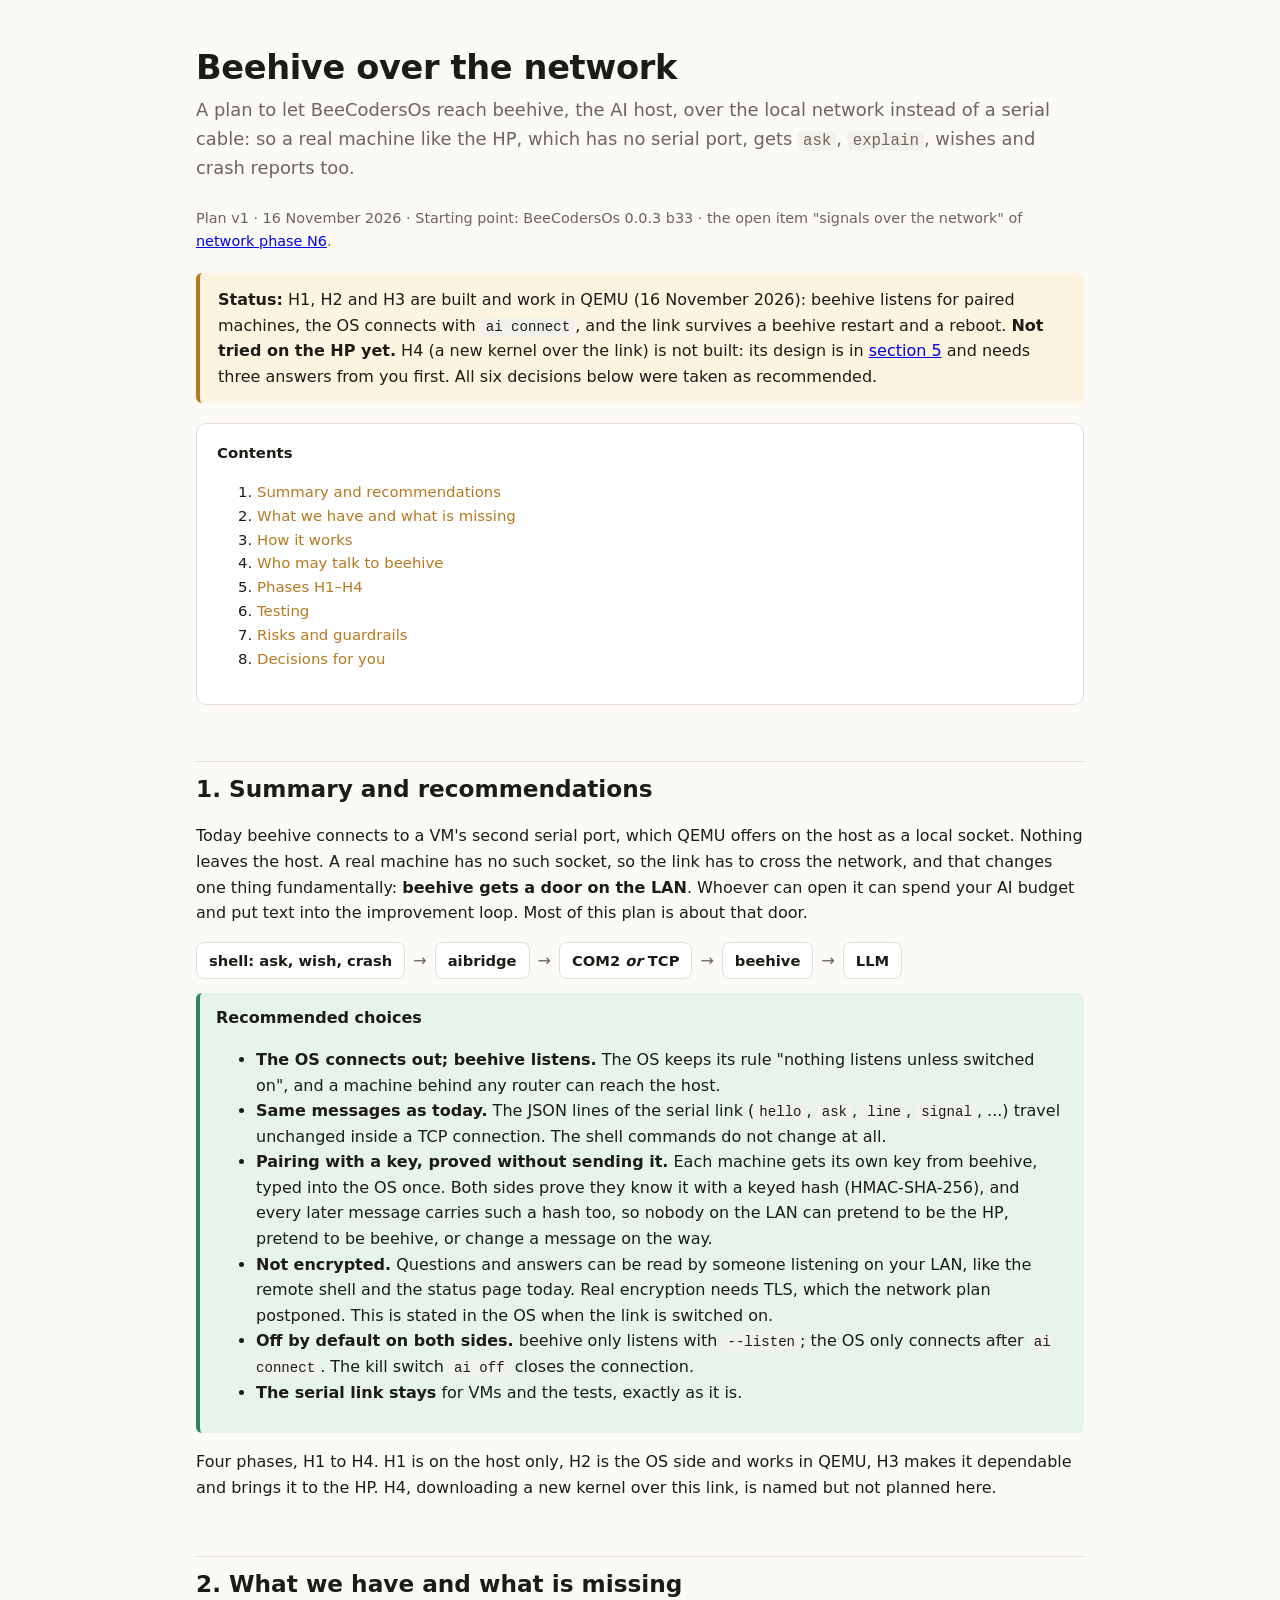
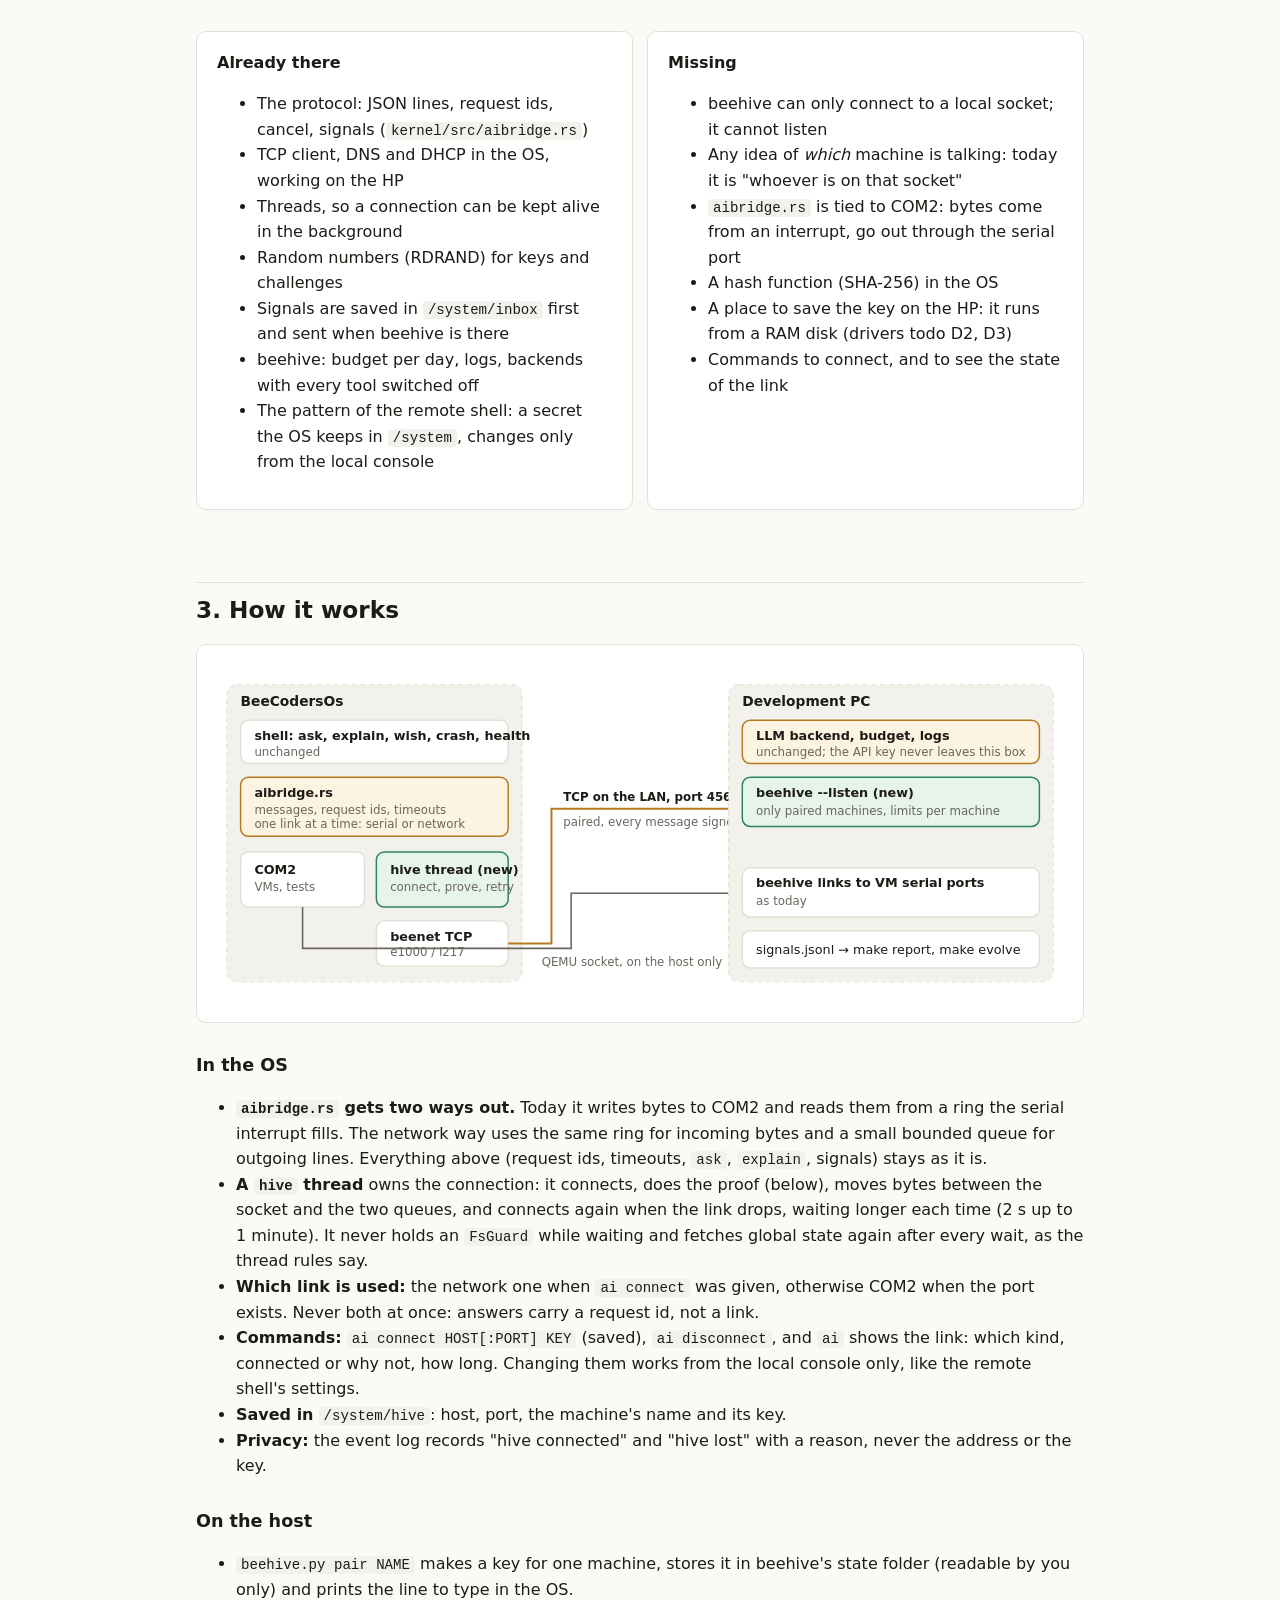
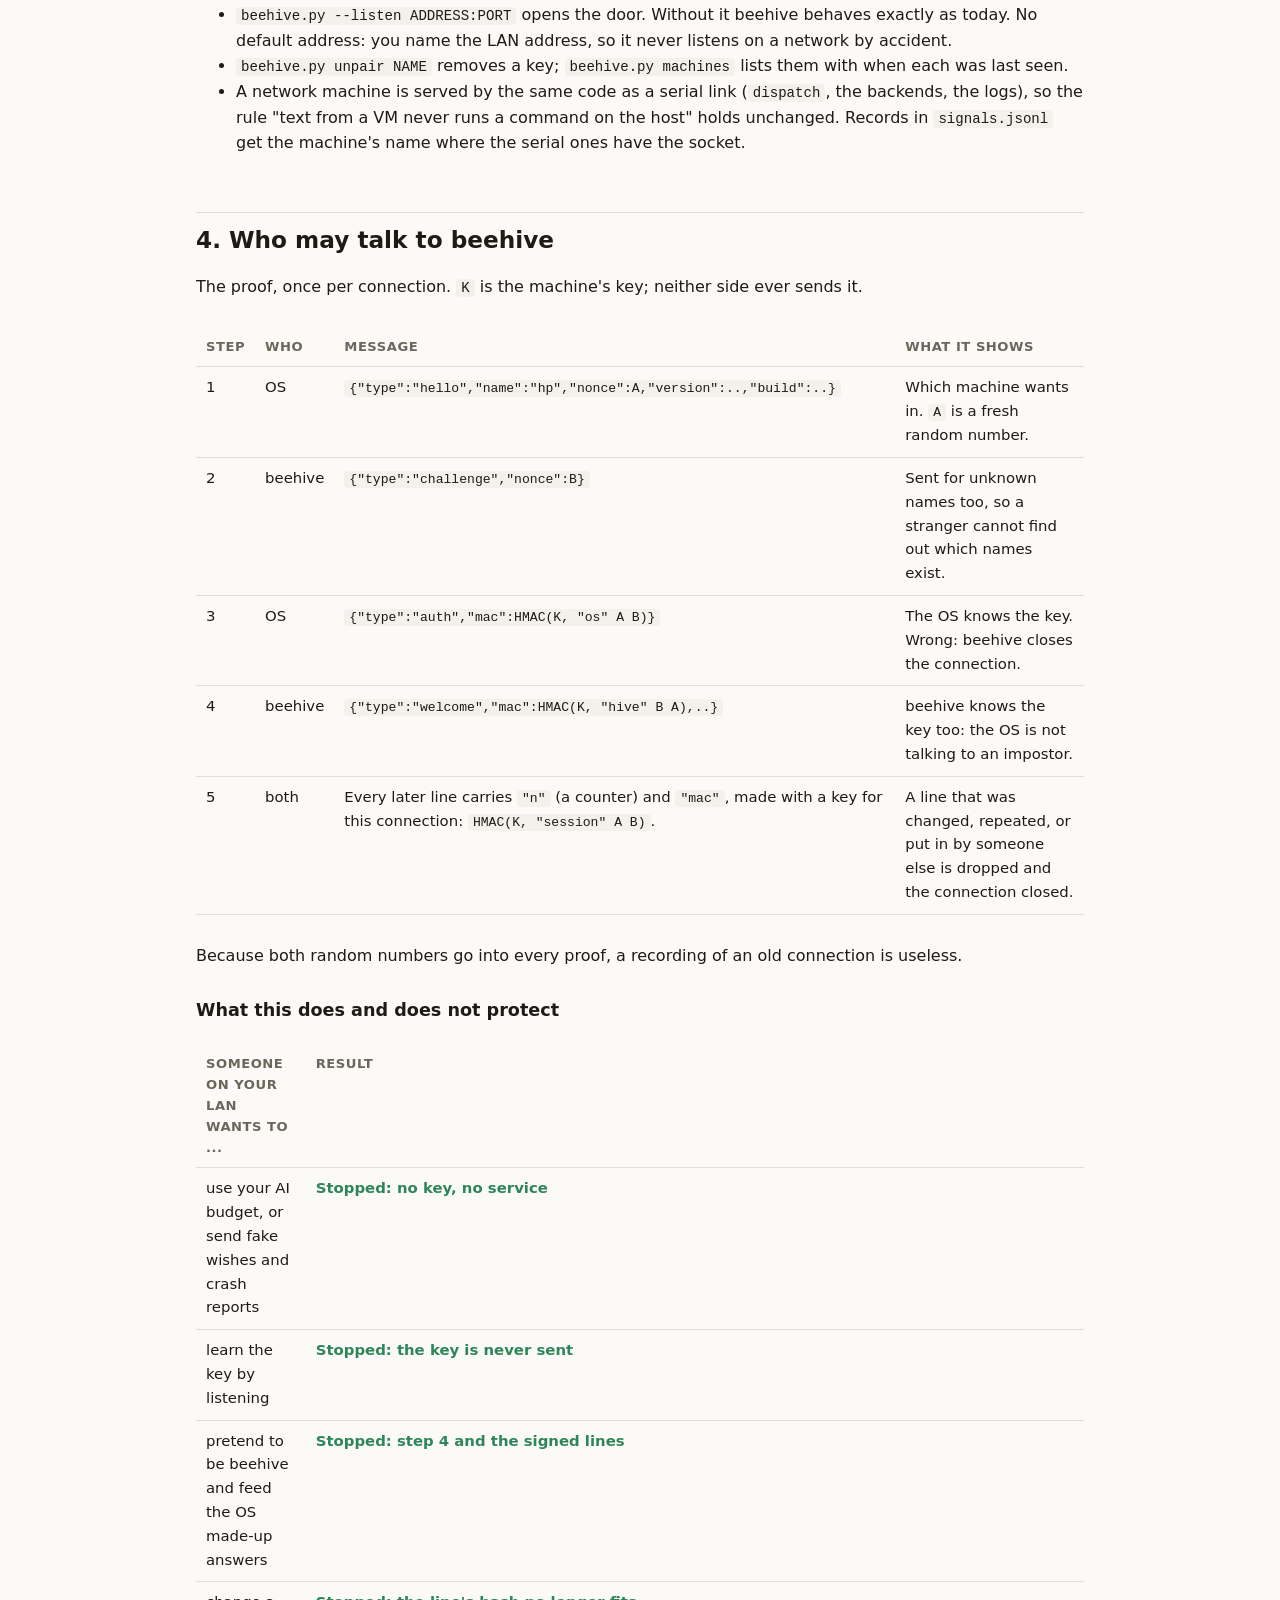
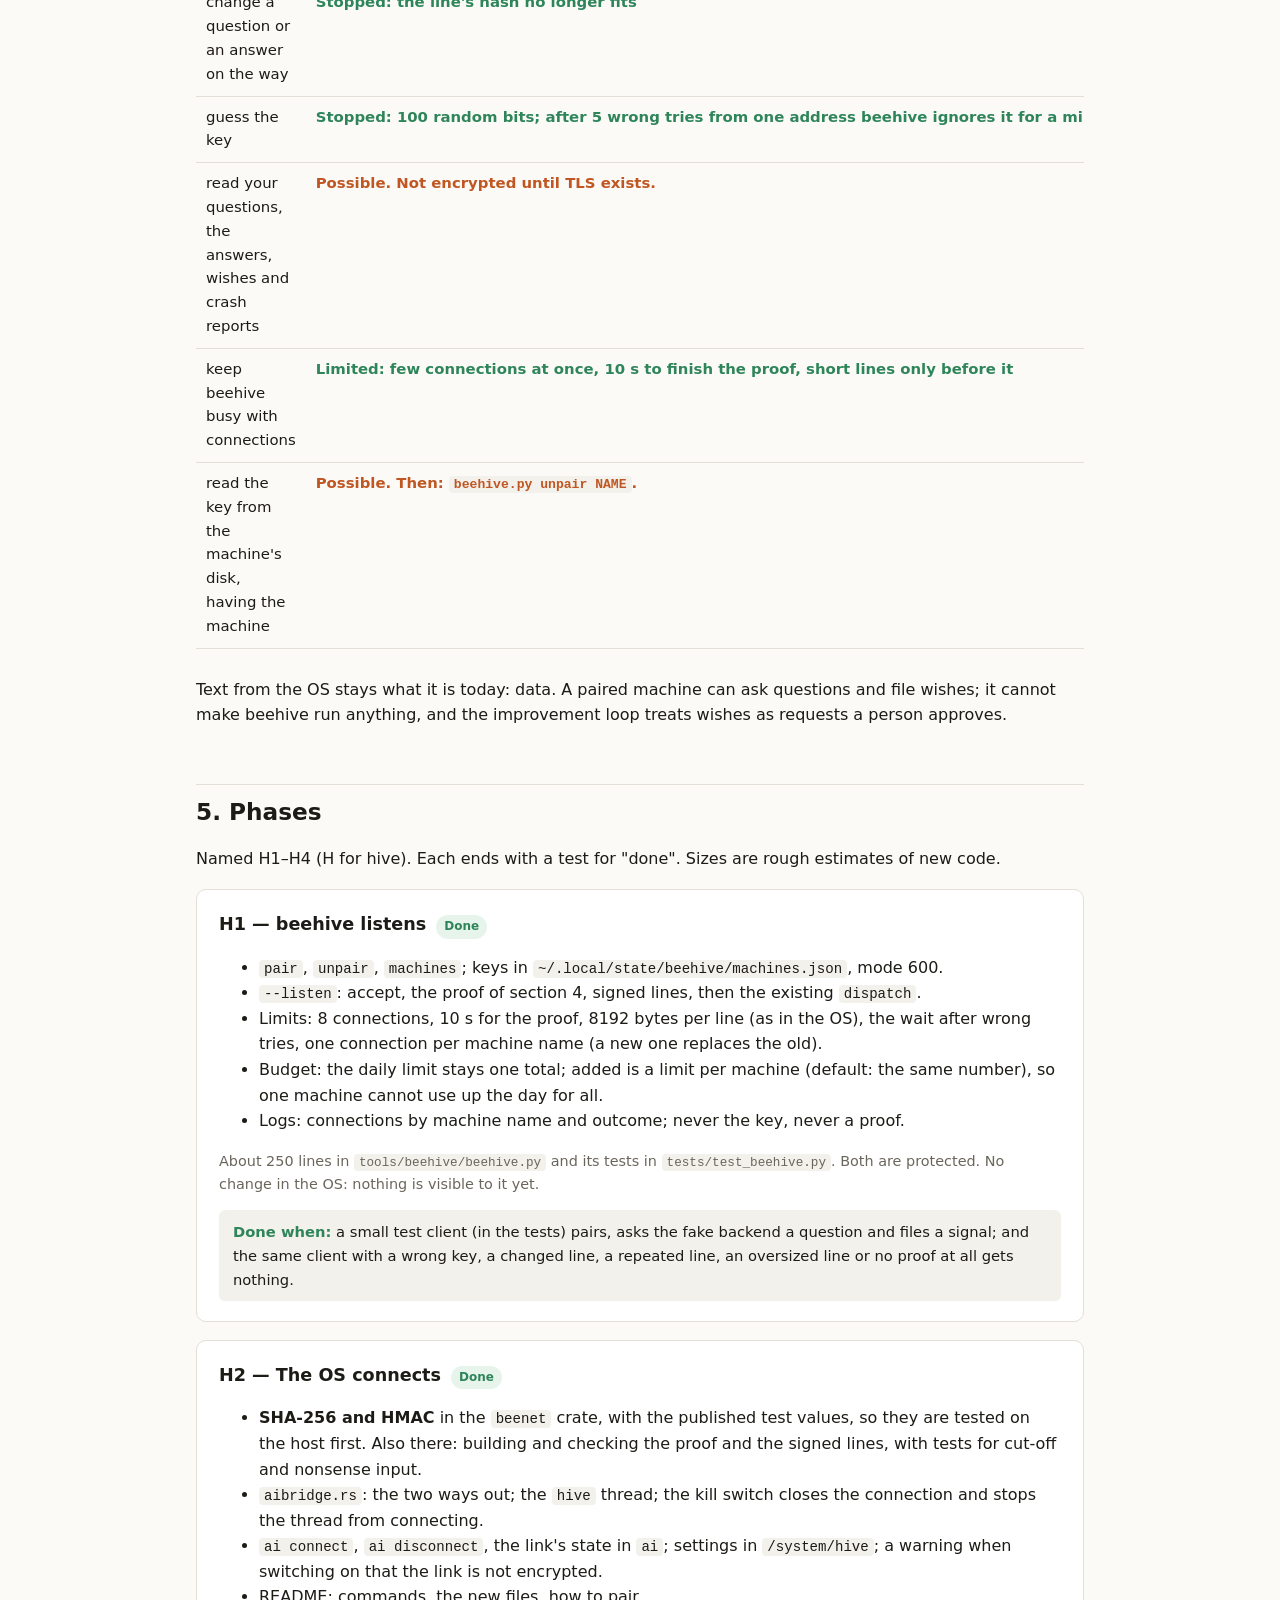
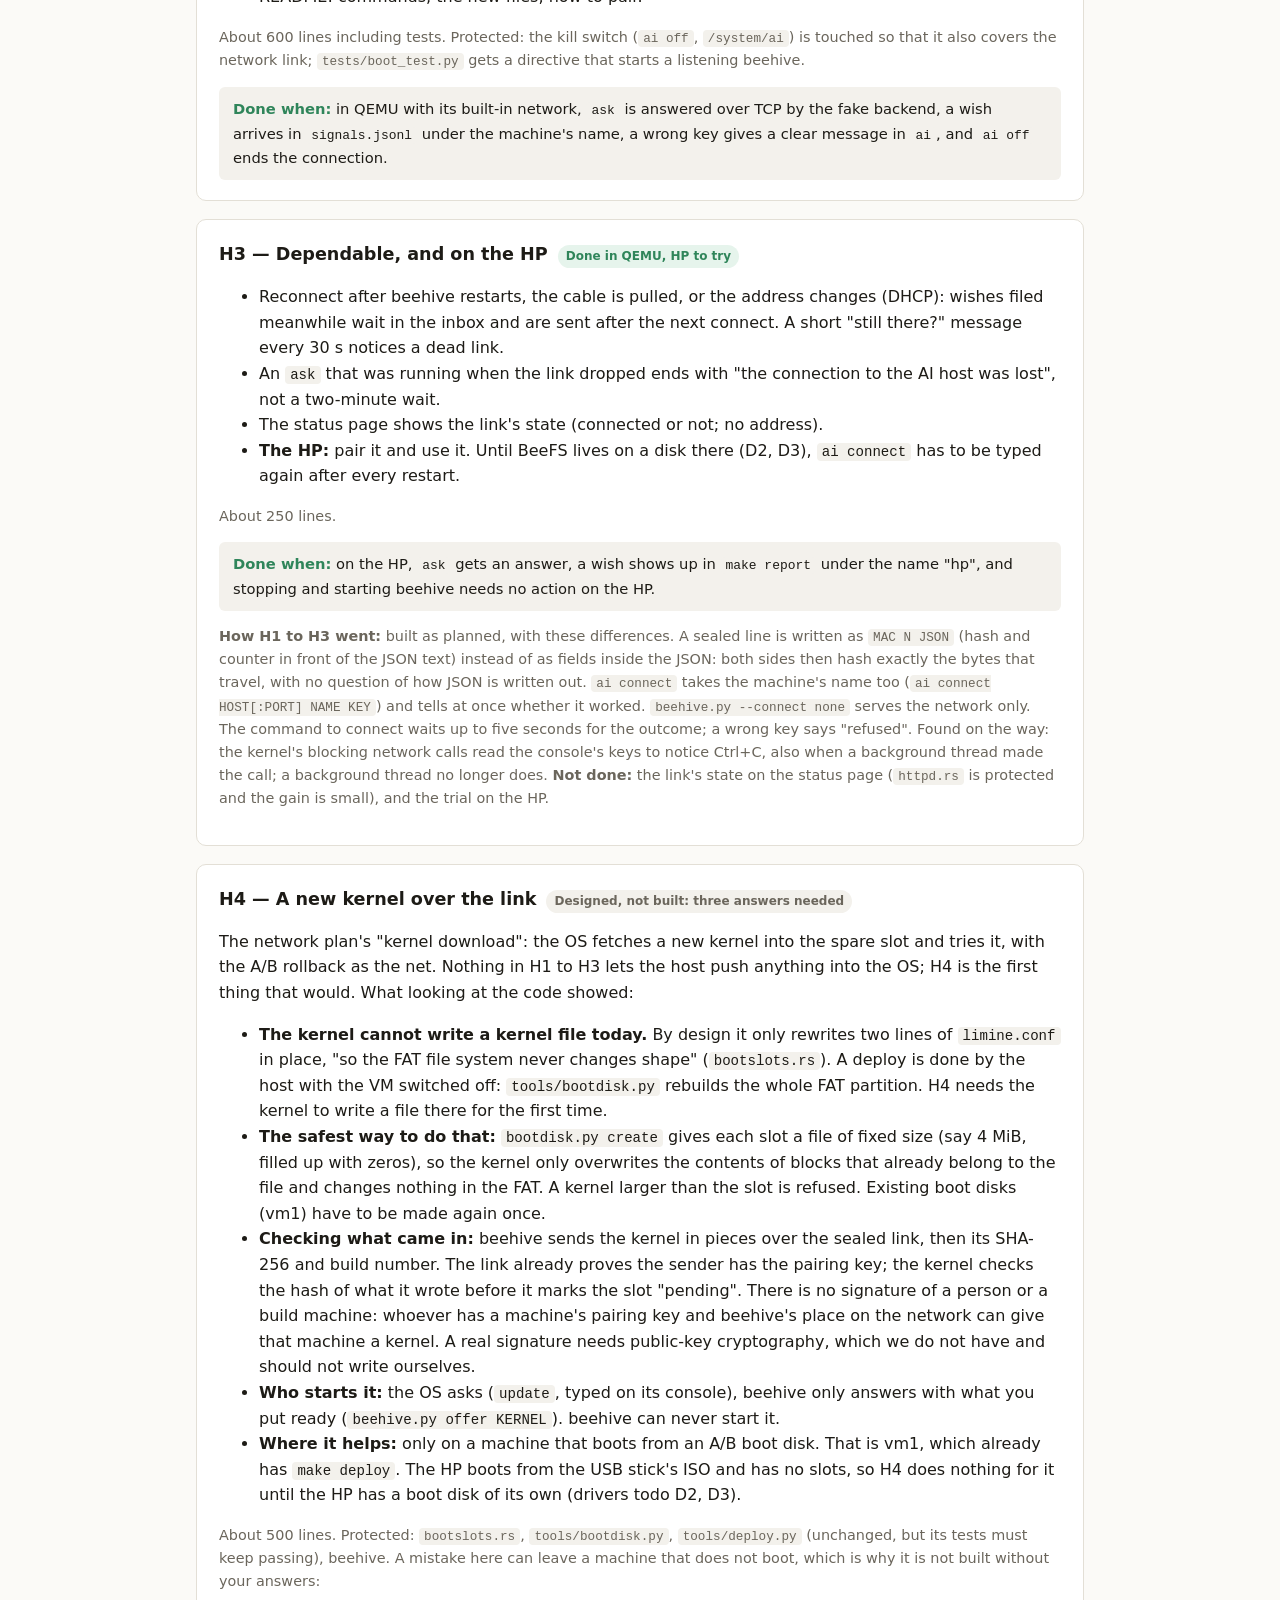
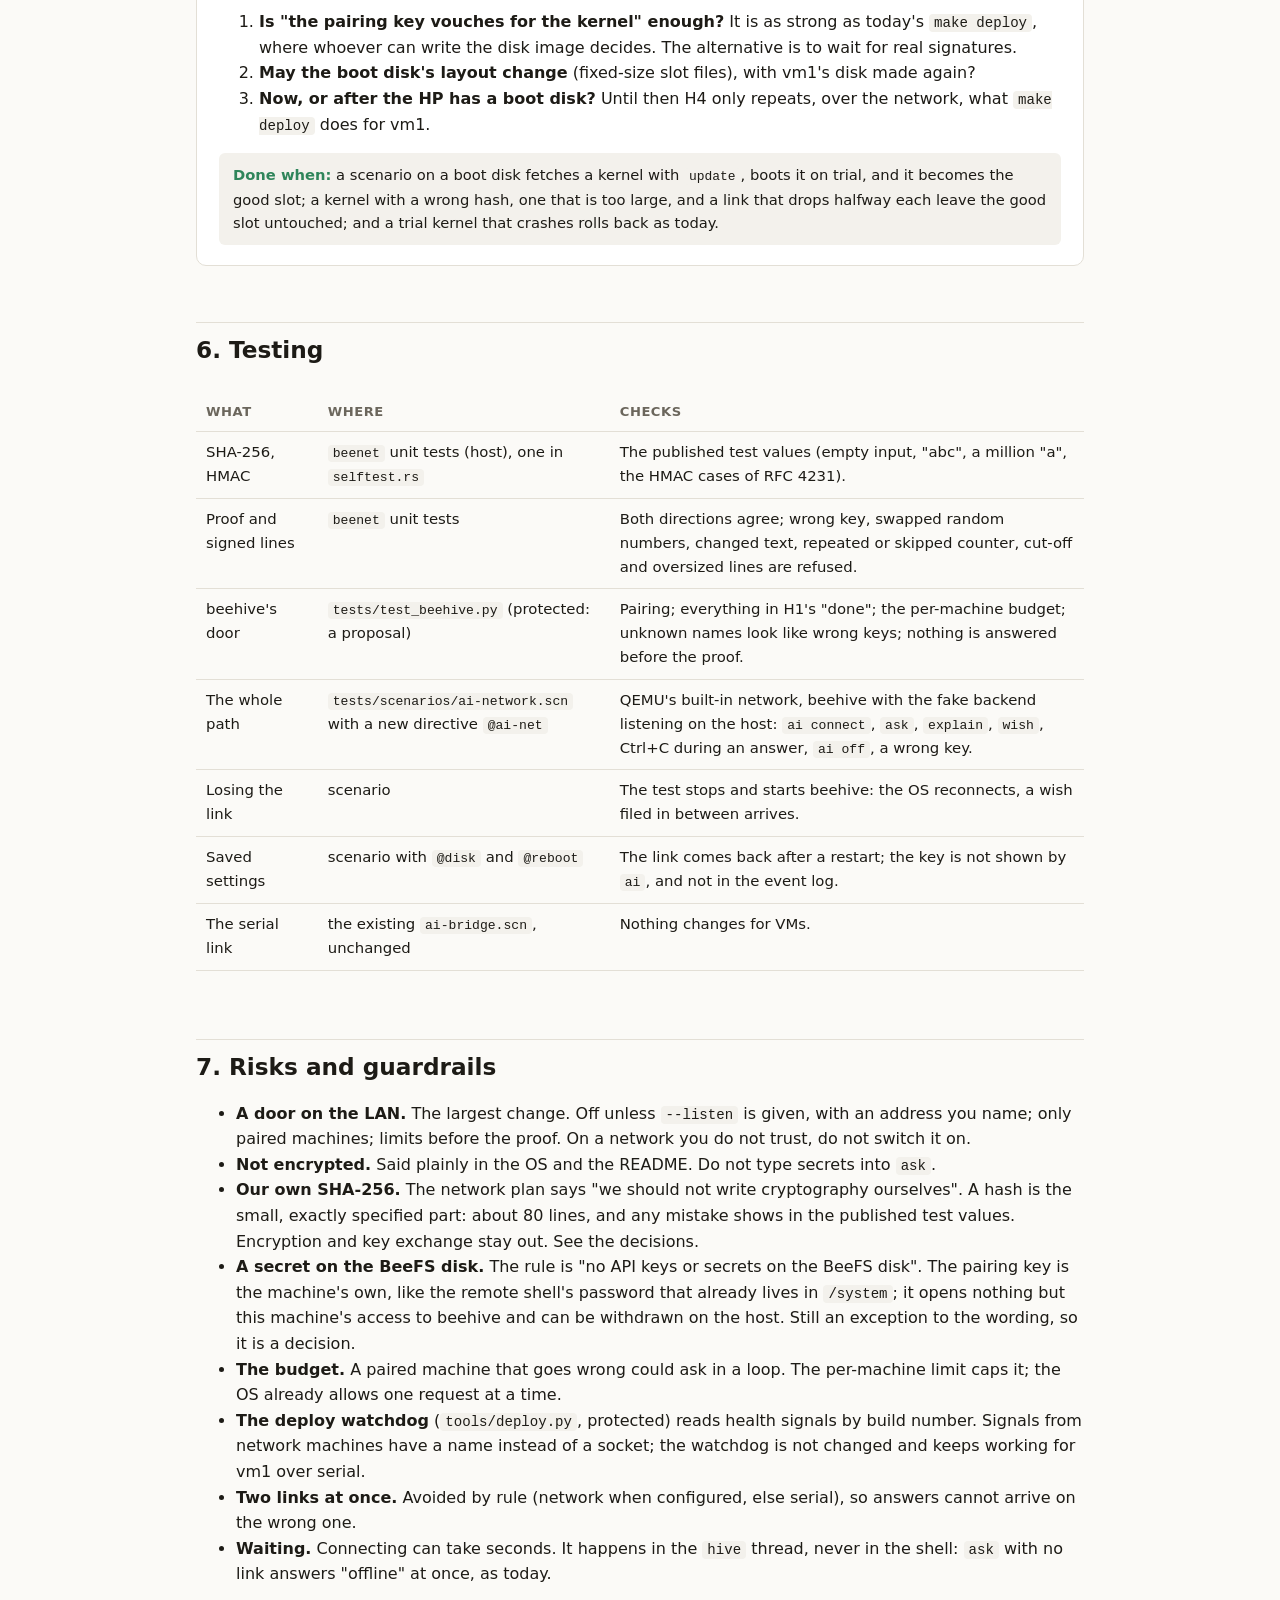
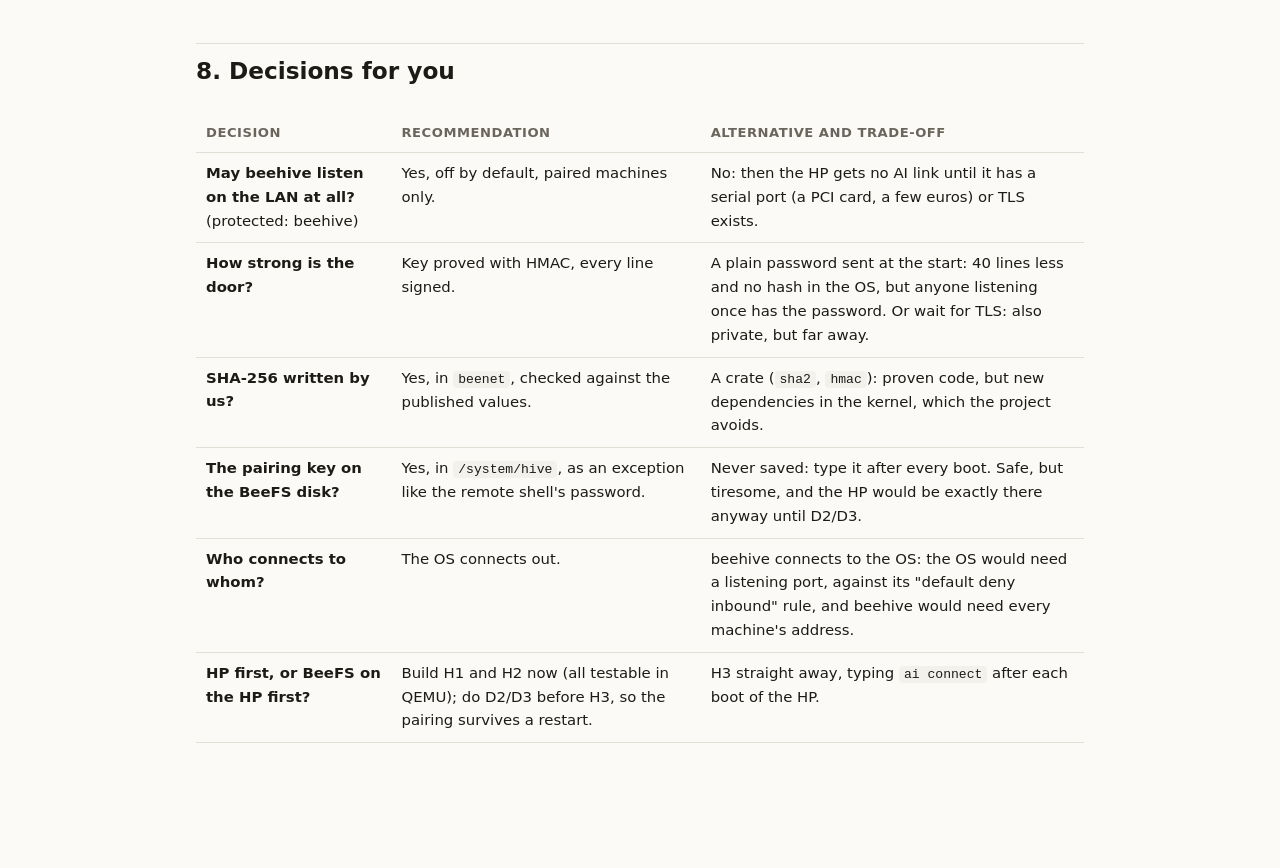
==== Docs/beehive-network-plan.html @ b94a78da "Beehive over the network (H1-H3); plan for installing on the hard disk Beehive link (Docs/beehive-ne" ====
<!doctype html>
<html lang="en">
<head>
<meta charset="utf-8">
<meta name="viewport" content="width=device-width, initial-scale=1">
<title>BeeCodersOs Beehive Link</title>
<style>
:root {
  --bg: #fbfaf7; --surface: #ffffff; --surface-2: #f3f1ec; --text: #1d1b16; --muted: #6b665c;
  --border: #e3dfd6; --accent: #b7791f; --accent-soft: #fdf3e1; --ok: #2f855a; --ok-soft: #e6f4ec;
  --warn: #c05621; --warn-soft: #fdecdf; --risk: #c53030; --risk-soft: #fde8e8; --code: #f3f1ec;
}
@media (prefers-color-scheme: dark) {
  :root:not([data-theme="light"]) {
    --bg: #15140f; --surface: #1d1b16; --surface-2: #26241d; --text: #ece8de; --muted: #a39d8f;
    --border: #36332a; --accent: #e9b04f; --accent-soft: #2e2617; --ok: #68d391; --ok-soft: #1a2b21;
    --warn: #f6ad55; --warn-soft: #2f2216; --risk: #fc8181; --risk-soft: #301c1c; --code: #26241d;
  }
}
:root[data-theme="dark"] {
  --bg: #15140f; --surface: #1d1b16; --surface-2: #26241d; --text: #ece8de; --muted: #a39d8f;
  --border: #36332a; --accent: #e9b04f; --accent-soft: #2e2617; --ok: #68d391; --ok-soft: #1a2b21;
  --warn: #f6ad55; --warn-soft: #2f2216; --risk: #fc8181; --risk-soft: #301c1c; --code: #26241d;
}
* { box-sizing: border-box; }
body { margin: 0; background: var(--bg); color: var(--text);
  font: 16px/1.6 system-ui, -apple-system, "Segoe UI", Roboto, sans-serif; }
main { max-width: 920px; margin: 0 auto; padding: 48px 16px 96px; }
h1 { font-size: 2.1rem; line-height: 1.2; margin: 0 0 8px; letter-spacing: -0.01em; }
h2 { font-size: 1.45rem; margin: 56px 0 12px; padding-top: 8px; border-top: 1px solid var(--border); }
h3 { font-size: 1.1rem; margin: 28px 0 8px; }
p, li { color: var(--text); }
.lede { font-size: 1.12rem; color: var(--muted); margin: 0 0 24px; }
.meta { font-size: .9rem; color: var(--muted); }
code { font-family: ui-monospace, "JetBrains Mono", Menlo, monospace; font-size: .88em;
  background: var(--code); padding: 1px 5px; border-radius: 4px; }
pre { background: var(--code); padding: 14px 16px; border-radius: 8px; overflow-x: auto;
  font-size: .85rem; line-height: 1.5; border: 1px solid var(--border); }
pre code { background: none; padding: 0; }
.card { background: var(--surface); border: 1px solid var(--border); border-radius: 10px; padding: 18px 20px; margin: 16px 0; }
.callout { background: var(--accent-soft); border-left: 4px solid var(--accent); border-radius: 6px; padding: 14px 18px; margin: 20px 0; }
.grid { display: grid; grid-template-columns: repeat(auto-fit, minmax(240px, 1fr)); gap: 14px; }
.phase { background: var(--surface); border: 1px solid var(--border); border-radius: 10px; padding: 20px 22px; margin: 18px 0; }
.phase h3 { margin-top: 0; display: flex; gap: 10px; align-items: baseline; flex-wrap: wrap; }
.tag { font-size: .75rem; font-weight: 600; padding: 2px 8px; border-radius: 999px; white-space: nowrap; }
.t-now { background: var(--ok-soft); color: var(--ok); }
.t-next { background: var(--accent-soft); color: var(--accent); }
.t-later { background: var(--surface-2); color: var(--muted); }
.done { font-size: .92rem; background: var(--surface-2); border-radius: 6px; padding: 10px 14px; margin-top: 12px; }
.done b { color: var(--ok); }
table { width: 100%; border-collapse: collapse; font-size: .93rem; margin: 12px 0; }
th, td { text-align: left; padding: 9px 10px; border-bottom: 1px solid var(--border); vertical-align: top; }
th { color: var(--muted); font-weight: 600; font-size: .82rem; text-transform: uppercase; letter-spacing: .04em; }
.table-wrap { overflow-x: auto; }
.lvl { font-weight: 700; white-space: nowrap; }
.l0 { color: var(--ok); } .l1 { color: var(--ok); } .l2 { color: var(--warn); } .l3 { color: var(--risk); }
.diagram { width: 100%; height: auto; display: block; margin: 8px 0; }
.diagram text { font-family: system-ui, sans-serif; fill: var(--text); }
.diagram .muted { fill: var(--muted); }
.diagram .box { fill: var(--surface); stroke: var(--border); stroke-width: 1.5; }
.diagram .box-a { fill: var(--accent-soft); stroke: var(--accent); stroke-width: 1.5; }
.diagram .zone { fill: var(--surface-2); stroke: var(--border); stroke-dasharray: 5 4; }
.diagram .line { stroke: var(--muted); stroke-width: 1.6; fill: none; }
.diagram .line-a { stroke: var(--accent); stroke-width: 2; fill: none; }
.loop { display: flex; flex-wrap: wrap; gap: 8px; align-items: center; margin: 14px 0; }
.loop span.step { background: var(--surface); border: 1px solid var(--border); border-radius: 8px; padding: 6px 12px; font-weight: 600; font-size: .92rem; }
.loop span.arrow { color: var(--muted); }
ol.steps li { margin-bottom: 6px; }
nav.toc { font-size: .93rem; }
nav.toc a { color: var(--accent); text-decoration: none; }
nav.toc a:hover { text-decoration: underline; }

.tier { font-weight: 700; white-space: nowrap; }
.t1 { color: var(--ok); } .t2 { color: var(--accent); } .t3 { color: var(--warn); } .t4 { color: var(--muted); }
.rec { background: var(--ok-soft); border-left: 4px solid var(--ok); border-radius: 6px; padding: 12px 16px; margin: 14px 0; }
.diagram .box-ok { fill: var(--ok-soft); stroke: var(--ok); stroke-width: 1.5; }
</style>
</head>
<body>
<main>

<h1>Beehive over the network</h1>
<p class="lede">A plan to let BeeCodersOs reach beehive, the AI host, over the local network instead of a serial cable: so a real machine like the HP, which has no serial port, gets <code>ask</code>, <code>explain</code>, wishes and crash reports too.</p>
<p class="meta">Plan v1 · 16 November 2026 · Starting point: BeeCodersOs 0.0.3 b33 · the open item "signals over the network" of <a href="network-stack-plan.html">network phase N6</a>.</p>
<div class="callout"><b>Status:</b> H1, H2 and H3 are built and work in QEMU (16 November 2026): beehive listens for paired machines, the OS connects with <code>ai connect</code>, and the link survives a beehive restart and a reboot. <b>Not tried on the HP yet.</b> H4 (a new kernel over the link) is not built: its design is in <a href="#h4">section 5</a> and needs three answers from you first. All six decisions below were taken as recommended.</div>

<nav class="toc card">
<b>Contents</b>
<ol>
<li><a href="#summary">Summary and recommendations</a></li>
<li><a href="#start">What we have and what is missing</a></li>
<li><a href="#arch">How it works</a></li>
<li><a href="#trust">Who may talk to beehive</a></li>
<li><a href="#phases">Phases H1–H4</a></li>
<li><a href="#testing">Testing</a></li>
<li><a href="#risks">Risks and guardrails</a></li>
<li><a href="#decisions">Decisions for you</a></li>
</ol>
</nav>

<h2 id="summary">1. Summary and recommendations</h2>
<p>Today beehive connects to a VM's second serial port, which QEMU offers on the host as a local socket. Nothing leaves the host. A real machine has no such socket, so the link has to cross the network, and that changes one thing fundamentally: <b>beehive gets a door on the LAN</b>. Whoever can open it can spend your AI budget and put text into the improvement loop. Most of this plan is about that door.</p>
<div class="loop">
  <span class="step">shell: ask, wish, crash</span><span class="arrow">→</span>
  <span class="step">aibridge</span><span class="arrow">→</span>
  <span class="step">COM2 <i>or</i> TCP</span><span class="arrow">→</span>
  <span class="step">beehive</span><span class="arrow">→</span>
  <span class="step">LLM</span>
</div>
<div class="rec">
<b>Recommended choices</b>
<ul>
<li><b>The OS connects out; beehive listens.</b> The OS keeps its rule "nothing listens unless switched on", and a machine behind any router can reach the host.</li>
<li><b>Same messages as today.</b> The JSON lines of the serial link (<code>hello</code>, <code>ask</code>, <code>line</code>, <code>signal</code>, ...) travel unchanged inside a TCP connection. The shell commands do not change at all.</li>
<li><b>Pairing with a key, proved without sending it.</b> Each machine gets its own key from beehive, typed into the OS once. Both sides prove they know it with a keyed hash (HMAC-SHA-256), and every later message carries such a hash too, so nobody on the LAN can pretend to be the HP, pretend to be beehive, or change a message on the way.</li>
<li><b>Not encrypted.</b> Questions and answers can be read by someone listening on your LAN, like the remote shell and the status page today. Real encryption needs TLS, which the network plan postponed. This is stated in the OS when the link is switched on.</li>
<li><b>Off by default on both sides.</b> beehive only listens with <code>--listen</code>; the OS only connects after <code>ai connect</code>. The kill switch <code>ai off</code> closes the connection.</li>
<li><b>The serial link stays</b> for VMs and the tests, exactly as it is.</li>
</ul>
</div>
<p>Four phases, H1 to H4. H1 is on the host only, H2 is the OS side and works in QEMU, H3 makes it dependable and brings it to the HP. H4, downloading a new kernel over this link, is named but not planned here.</p>

<h2 id="start">2. What we have and what is missing</h2>
<div class="grid">
<div class="card"><b>Already there</b>
<ul>
<li>The protocol: JSON lines, request ids, cancel, signals (<code>kernel/src/aibridge.rs</code>)</li>
<li>TCP client, DNS and DHCP in the OS, working on the HP</li>
<li>Threads, so a connection can be kept alive in the background</li>
<li>Random numbers (RDRAND) for keys and challenges</li>
<li>Signals are saved in <code>/system/inbox</code> first and sent when beehive is there</li>
<li>beehive: budget per day, logs, backends with every tool switched off</li>
<li>The pattern of the remote shell: a secret the OS keeps in <code>/system</code>, changes only from the local console</li>
</ul>
</div>
<div class="card"><b>Missing</b>
<ul>
<li>beehive can only connect to a local socket; it cannot listen</li>
<li>Any idea of <i>which</i> machine is talking: today it is "whoever is on that socket"</li>
<li><code>aibridge.rs</code> is tied to COM2: bytes come from an interrupt, go out through the serial port</li>
<li>A hash function (SHA-256) in the OS</li>
<li>A place to save the key on the HP: it runs from a RAM disk (drivers todo D2, D3)</li>
<li>Commands to connect, and to see the state of the link</li>
</ul>
</div>
</div>

<h2 id="arch">3. How it works</h2>
<div class="card">
<svg class="diagram" viewBox="0 0 860 330" role="img" aria-label="The HP and other machines connect over the local network to a listening beehive on the development PC; virtual machines keep their serial link; beehive talks to the LLM and writes signals for the improvement loop.">
  <rect class="zone" x="10" y="14" width="300" height="302" rx="10"/>
  <text x="24" y="36" font-weight="700" font-size="14">BeeCodersOs</text>
  <rect class="box" x="24" y="50" width="272" height="44" rx="8"/>
  <text x="38" y="70" font-weight="600" font-size="13">shell: ask, explain, wish, crash, health</text>
  <text x="38" y="86" class="muted" font-size="12">unchanged</text>
  <rect class="box-a" x="24" y="108" width="272" height="60" rx="8"/>
  <text x="38" y="128" font-weight="600" font-size="13">aibridge.rs</text>
  <text x="38" y="145" class="muted" font-size="12">messages, request ids, timeouts</text>
  <text x="38" y="160" class="muted" font-size="12">one link at a time: serial or network</text>
  <rect class="box" x="24" y="184" width="126" height="56" rx="8"/>
  <text x="38" y="206" font-weight="600" font-size="13">COM2</text>
  <text x="38" y="224" class="muted" font-size="12">VMs, tests</text>
  <rect class="box-ok" x="162" y="184" width="134" height="56" rx="8"/>
  <text x="176" y="206" font-weight="600" font-size="13">hive thread (new)</text>
  <text x="176" y="224" class="muted" font-size="12">connect, prove, retry</text>
  <rect class="box" x="162" y="254" width="134" height="46" rx="8"/>
  <text x="176" y="274" font-weight="600" font-size="13">beenet TCP</text>
  <text x="176" y="290" class="muted" font-size="12">e1000 / I217</text>

  <path class="line" d="M87 240 V282 H360 V226 H520"/>
  <text x="330" y="300" class="muted" font-size="12">QEMU socket, on the host only</text>
  <path class="line-a" d="M296 277 H340 V140 H520"/>
  <text x="352" y="132" font-size="12" font-weight="600">TCP on the LAN, port 4560</text>
  <text x="352" y="158" class="muted" font-size="12">paired, every message signed</text>

  <rect class="zone" x="520" y="14" width="330" height="302" rx="10"/>
  <text x="534" y="36" font-weight="700" font-size="14">Development PC</text>
  <rect class="box-ok" x="534" y="108" width="302" height="50" rx="8"/>
  <text x="548" y="128" font-weight="600" font-size="13">beehive --listen (new)</text>
  <text x="548" y="146" class="muted" font-size="12">only paired machines, limits per machine</text>
  <rect class="box" x="534" y="200" width="302" height="50" rx="8"/>
  <text x="548" y="220" font-weight="600" font-size="13">beehive links to VM serial ports</text>
  <text x="548" y="238" class="muted" font-size="12">as today</text>
  <rect class="box-a" x="534" y="50" width="302" height="44" rx="8"/>
  <text x="548" y="70" font-weight="600" font-size="13">LLM backend, budget, logs</text>
  <text x="548" y="86" class="muted" font-size="12">unchanged; the API key never leaves this box</text>
  <rect class="box" x="534" y="264" width="302" height="38" rx="8"/>
  <text x="548" y="288" font-size="13">signals.jsonl → make report, make evolve</text>
</svg>
</div>

<h3>In the OS</h3>
<ul>
<li><b><code>aibridge.rs</code> gets two ways out.</b> Today it writes bytes to COM2 and reads them from a ring the serial interrupt fills. The network way uses the same ring for incoming bytes and a small bounded queue for outgoing lines. Everything above (request ids, timeouts, <code>ask</code>, <code>explain</code>, signals) stays as it is.</li>
<li><b>A <code>hive</code> thread</b> owns the connection: it connects, does the proof (below), moves bytes between the socket and the two queues, and connects again when the link drops, waiting longer each time (2 s up to 1 minute). It never holds an <code>FsGuard</code> while waiting and fetches global state again after every wait, as the thread rules say.</li>
<li><b>Which link is used:</b> the network one when <code>ai connect</code> was given, otherwise COM2 when the port exists. Never both at once: answers carry a request id, not a link.</li>
<li><b>Commands:</b> <code>ai connect HOST[:PORT] KEY</code> (saved), <code>ai disconnect</code>, and <code>ai</code> shows the link: which kind, connected or why not, how long. Changing them works from the local console only, like the remote shell's settings.</li>
<li><b>Saved in</b> <code>/system/hive</code>: host, port, the machine's name and its key.</li>
<li><b>Privacy:</b> the event log records "hive connected" and "hive lost" with a reason, never the address or the key.</li>
</ul>

<h3>On the host</h3>
<ul>
<li><code>beehive.py pair NAME</code> makes a key for one machine, stores it in beehive's state folder (readable by you only) and prints the line to type in the OS.</li>
<li><code>beehive.py --listen ADDRESS:PORT</code> opens the door. Without it beehive behaves exactly as today. No default address: you name the LAN address, so it never listens on a network by accident.</li>
<li><code>beehive.py unpair NAME</code> removes a key; <code>beehive.py machines</code> lists them with when each was last seen.</li>
<li>A network machine is served by the same code as a serial link (<code>dispatch</code>, the backends, the logs), so the rule "text from a VM never runs a command on the host" holds unchanged. Records in <code>signals.jsonl</code> get the machine's name where the serial ones have the socket.</li>
</ul>

<h2 id="trust">4. Who may talk to beehive</h2>
<p>The proof, once per connection. <code>K</code> is the machine's key; neither side ever sends it.</p>
<div class="table-wrap">
<table>
<thead><tr><th>Step</th><th>Who</th><th>Message</th><th>What it shows</th></tr></thead>
<tbody>
<tr><td>1</td><td>OS</td><td><code>{"type":"hello","name":"hp","nonce":A,"version":..,"build":..}</code></td><td>Which machine wants in. <code>A</code> is a fresh random number.</td></tr>
<tr><td>2</td><td>beehive</td><td><code>{"type":"challenge","nonce":B}</code></td><td>Sent for unknown names too, so a stranger cannot find out which names exist.</td></tr>
<tr><td>3</td><td>OS</td><td><code>{"type":"auth","mac":HMAC(K, "os" A B)}</code></td><td>The OS knows the key. Wrong: beehive closes the connection.</td></tr>
<tr><td>4</td><td>beehive</td><td><code>{"type":"welcome","mac":HMAC(K, "hive" B A),..}</code></td><td>beehive knows the key too: the OS is not talking to an impostor.</td></tr>
<tr><td>5</td><td>both</td><td>Every later line carries <code>"n"</code> (a counter) and <code>"mac"</code>, made with a key for this connection: <code>HMAC(K, "session" A B)</code>.</td><td>A line that was changed, repeated, or put in by someone else is dropped and the connection closed.</td></tr>
</tbody>
</table>
</div>
<p>Because both random numbers go into every proof, a recording of an old connection is useless.</p>
<h3>What this does and does not protect</h3>
<div class="table-wrap">
<table>
<thead><tr><th>Someone on your LAN wants to ...</th><th>Result</th></tr></thead>
<tbody>
<tr><td>use your AI budget, or send fake wishes and crash reports</td><td class="lvl l0">Stopped: no key, no service</td></tr>
<tr><td>learn the key by listening</td><td class="lvl l0">Stopped: the key is never sent</td></tr>
<tr><td>pretend to be beehive and feed the OS made-up answers</td><td class="lvl l0">Stopped: step 4 and the signed lines</td></tr>
<tr><td>change a question or an answer on the way</td><td class="lvl l0">Stopped: the line's hash no longer fits</td></tr>
<tr><td>guess the key</td><td class="lvl l0">Stopped: 100 random bits; after 5 wrong tries from one address beehive ignores it for a minute</td></tr>
<tr><td>read your questions, the answers, wishes and crash reports</td><td class="lvl l2">Possible. Not encrypted until TLS exists.</td></tr>
<tr><td>keep beehive busy with connections</td><td class="lvl l1">Limited: few connections at once, 10 s to finish the proof, short lines only before it</td></tr>
<tr><td>read the key from the machine's disk, having the machine</td><td class="lvl l2">Possible. Then: <code>beehive.py unpair NAME</code>.</td></tr>
</tbody>
</table>
</div>
<p>Text from the OS stays what it is today: data. A paired machine can ask questions and file wishes; it cannot make beehive run anything, and the improvement loop treats wishes as requests a person approves.</p>

<h2 id="phases">5. Phases</h2>
<p>Named H1–H4 (H for hive). Each ends with a test for "done". Sizes are rough estimates of new code.</p>

<div class="phase">
<h3>H1 — beehive listens <span class="tag t-now">Done</span></h3>
<ul>
<li><code>pair</code>, <code>unpair</code>, <code>machines</code>; keys in <code>~/.local/state/beehive/machines.json</code>, mode 600.</li>
<li><code>--listen</code>: accept, the proof of section 4, signed lines, then the existing <code>dispatch</code>.</li>
<li>Limits: 8 connections, 10 s for the proof, 8192 bytes per line (as in the OS), the wait after wrong tries, one connection per machine name (a new one replaces the old).</li>
<li>Budget: the daily limit stays one total; added is a limit per machine (default: the same number), so one machine cannot use up the day for all.</li>
<li>Logs: connections by machine name and outcome; never the key, never a proof.</li>
</ul>
<p class="meta">About 250 lines in <code>tools/beehive/beehive.py</code> and its tests in <code>tests/test_beehive.py</code>. Both are protected. No change in the OS: nothing is visible to it yet.</p>
<div class="done"><b>Done when:</b> a small test client (in the tests) pairs, asks the fake backend a question and files a signal; and the same client with a wrong key, a changed line, a repeated line, an oversized line or no proof at all gets nothing.</div>
</div>

<div class="phase">
<h3>H2 — The OS connects <span class="tag t-now">Done</span></h3>
<ul>
<li><b>SHA-256 and HMAC</b> in the <code>beenet</code> crate, with the published test values, so they are tested on the host first. Also there: building and checking the proof and the signed lines, with tests for cut-off and nonsense input.</li>
<li><code>aibridge.rs</code>: the two ways out; the <code>hive</code> thread; the kill switch closes the connection and stops the thread from connecting.</li>
<li><code>ai connect</code>, <code>ai disconnect</code>, the link's state in <code>ai</code>; settings in <code>/system/hive</code>; a warning when switching on that the link is not encrypted.</li>
<li>README: commands, the new files, how to pair.</li>
</ul>
<p class="meta">About 600 lines including tests. Protected: the kill switch (<code>ai off</code>, <code>/system/ai</code>) is touched so that it also covers the network link; <code>tests/boot_test.py</code> gets a directive that starts a listening beehive.</p>
<div class="done"><b>Done when:</b> in QEMU with its built-in network, <code>ask</code> is answered over TCP by the fake backend, a wish arrives in <code>signals.jsonl</code> under the machine's name, a wrong key gives a clear message in <code>ai</code>, and <code>ai off</code> ends the connection.</div>
</div>

<div class="phase">
<h3>H3 — Dependable, and on the HP <span class="tag t-now">Done in QEMU, HP to try</span></h3>
<ul>
<li>Reconnect after beehive restarts, the cable is pulled, or the address changes (DHCP): wishes filed meanwhile wait in the inbox and are sent after the next connect. A short "still there?" message every 30 s notices a dead link.</li>
<li>An <code>ask</code> that was running when the link dropped ends with "the connection to the AI host was lost", not a two-minute wait.</li>
<li>The status page shows the link's state (connected or not; no address).</li>
<li><b>The HP:</b> pair it and use it. Until BeeFS lives on a disk there (D2, D3), <code>ai connect</code> has to be typed again after every restart.</li>
</ul>
<p class="meta">About 250 lines.</p>
<div class="done"><b>Done when:</b> on the HP, <code>ask</code> gets an answer, a wish shows up in <code>make report</code> under the name "hp", and stopping and starting beehive needs no action on the HP.</div>
<p class="meta"><b>How H1 to H3 went:</b> built as planned, with these differences. A sealed line is written as <code>MAC N JSON</code> (hash and counter in front of the JSON text) instead of as fields inside the JSON: both sides then hash exactly the bytes that travel, with no question of how JSON is written out. <code>ai connect</code> takes the machine's name too (<code>ai connect HOST[:PORT] NAME KEY</code>) and tells at once whether it worked. <code>beehive.py --connect none</code> serves the network only. The command to connect waits up to five seconds for the outcome; a wrong key says "refused". Found on the way: the kernel's blocking network calls read the console's keys to notice Ctrl+C, also when a background thread made the call; a background thread no longer does. <b>Not done:</b> the link's state on the status page (<code>httpd.rs</code> is protected and the gain is small), and the trial on the HP.</p>
</div>

<div class="phase" id="h4">
<h3>H4 — A new kernel over the link <span class="tag t-later">Designed, not built: three answers needed</span></h3>
<p>The network plan's "kernel download": the OS fetches a new kernel into the spare slot and tries it, with the A/B rollback as the net. Nothing in H1 to H3 lets the host push anything into the OS; H4 is the first thing that would. What looking at the code showed:</p>
<ul>
<li><b>The kernel cannot write a kernel file today.</b> By design it only rewrites two lines of <code>limine.conf</code> in place, "so the FAT file system never changes shape" (<code>bootslots.rs</code>). A deploy is done by the host with the VM switched off: <code>tools/bootdisk.py</code> rebuilds the whole FAT partition. H4 needs the kernel to write a file there for the first time.</li>
<li><b>The safest way to do that:</b> <code>bootdisk.py create</code> gives each slot a file of fixed size (say 4 MiB, filled up with zeros), so the kernel only overwrites the contents of blocks that already belong to the file and changes nothing in the FAT. A kernel larger than the slot is refused. Existing boot disks (vm1) have to be made again once.</li>
<li><b>Checking what came in:</b> beehive sends the kernel in pieces over the sealed link, then its SHA-256 and build number. The link already proves the sender has the pairing key; the kernel checks the hash of what it wrote before it marks the slot "pending". There is no signature of a person or a build machine: whoever has a machine's pairing key and beehive's place on the network can give that machine a kernel. A real signature needs public-key cryptography, which we do not have and should not write ourselves.</li>
<li><b>Who starts it:</b> the OS asks (<code>update</code>, typed on its console), beehive only answers with what you put ready (<code>beehive.py offer KERNEL</code>). beehive can never start it.</li>
<li><b>Where it helps:</b> only on a machine that boots from an A/B boot disk. That is vm1, which already has <code>make deploy</code>. The HP boots from the USB stick's ISO and has no slots, so H4 does nothing for it until the HP has a boot disk of its own (drivers todo D2, D3).</li>
</ul>
<p class="meta">About 500 lines. Protected: <code>bootslots.rs</code>, <code>tools/bootdisk.py</code>, <code>tools/deploy.py</code> (unchanged, but its tests must keep passing), beehive. A mistake here can leave a machine that does not boot, which is why it is not built without your answers:</p>
<ol>
<li><b>Is "the pairing key vouches for the kernel" enough?</b> It is as strong as today's <code>make deploy</code>, where whoever can write the disk image decides. The alternative is to wait for real signatures.</li>
<li><b>May the boot disk's layout change</b> (fixed-size slot files), with vm1's disk made again?</li>
<li><b>Now, or after the HP has a boot disk?</b> Until then H4 only repeats, over the network, what <code>make deploy</code> does for vm1.</li>
</ol>
<div class="done"><b>Done when:</b> a scenario on a boot disk fetches a kernel with <code>update</code>, boots it on trial, and it becomes the good slot; a kernel with a wrong hash, one that is too large, and a link that drops halfway each leave the good slot untouched; and a trial kernel that crashes rolls back as today.</div>
</div>

<h2 id="testing">6. Testing</h2>
<div class="table-wrap">
<table>
<thead><tr><th>What</th><th>Where</th><th>Checks</th></tr></thead>
<tbody>
<tr><td>SHA-256, HMAC</td><td><code>beenet</code> unit tests (host), one in <code>selftest.rs</code></td><td>The published test values (empty input, "abc", a million "a", the HMAC cases of RFC 4231).</td></tr>
<tr><td>Proof and signed lines</td><td><code>beenet</code> unit tests</td><td>Both directions agree; wrong key, swapped random numbers, changed text, repeated or skipped counter, cut-off and oversized lines are refused.</td></tr>
<tr><td>beehive's door</td><td><code>tests/test_beehive.py</code> (protected: a proposal)</td><td>Pairing; everything in H1's "done"; the per-machine budget; unknown names look like wrong keys; nothing is answered before the proof.</td></tr>
<tr><td>The whole path</td><td><code>tests/scenarios/ai-network.scn</code> with a new directive <code>@ai-net</code></td><td>QEMU's built-in network, beehive with the fake backend listening on the host: <code>ai connect</code>, <code>ask</code>, <code>explain</code>, <code>wish</code>, Ctrl+C during an answer, <code>ai off</code>, a wrong key.</td></tr>
<tr><td>Losing the link</td><td>scenario</td><td>The test stops and starts beehive: the OS reconnects, a wish filed in between arrives.</td></tr>
<tr><td>Saved settings</td><td>scenario with <code>@disk</code> and <code>@reboot</code></td><td>The link comes back after a restart; the key is not shown by <code>ai</code>, and not in the event log.</td></tr>
<tr><td>The serial link</td><td>the existing <code>ai-bridge.scn</code>, unchanged</td><td>Nothing changes for VMs.</td></tr>
</tbody>
</table>
</div>

<h2 id="risks">7. Risks and guardrails</h2>
<ul>
<li><b>A door on the LAN.</b> The largest change. Off unless <code>--listen</code> is given, with an address you name; only paired machines; limits before the proof. On a network you do not trust, do not switch it on.</li>
<li><b>Not encrypted.</b> Said plainly in the OS and the README. Do not type secrets into <code>ask</code>.</li>
<li><b>Our own SHA-256.</b> The network plan says "we should not write cryptography ourselves". A hash is the small, exactly specified part: about 80 lines, and any mistake shows in the published test values. Encryption and key exchange stay out. See the decisions.</li>
<li><b>A secret on the BeeFS disk.</b> The rule is "no API keys or secrets on the BeeFS disk". The pairing key is the machine's own, like the remote shell's password that already lives in <code>/system</code>; it opens nothing but this machine's access to beehive and can be withdrawn on the host. Still an exception to the wording, so it is a decision.</li>
<li><b>The budget.</b> A paired machine that goes wrong could ask in a loop. The per-machine limit caps it; the OS already allows one request at a time.</li>
<li><b>The deploy watchdog</b> (<code>tools/deploy.py</code>, protected) reads health signals by build number. Signals from network machines have a name instead of a socket; the watchdog is not changed and keeps working for vm1 over serial.</li>
<li><b>Two links at once.</b> Avoided by rule (network when configured, else serial), so answers cannot arrive on the wrong one.</li>
<li><b>Waiting.</b> Connecting can take seconds. It happens in the <code>hive</code> thread, never in the shell: <code>ask</code> with no link answers "offline" at once, as today.</li>
</ul>

<h2 id="decisions">8. Decisions for you</h2>
<div class="table-wrap">
<table>
<thead><tr><th>Decision</th><th>Recommendation</th><th>Alternative and trade-off</th></tr></thead>
<tbody>
<tr><td><b>May beehive listen on the LAN at all?</b> (protected: beehive)</td><td>Yes, off by default, paired machines only.</td><td>No: then the HP gets no AI link until it has a serial port (a PCI card, a few euros) or TLS exists.</td></tr>
<tr><td><b>How strong is the door?</b></td><td>Key proved with HMAC, every line signed.</td><td>A plain password sent at the start: 40 lines less and no hash in the OS, but anyone listening once has the password. Or wait for TLS: also private, but far away.</td></tr>
<tr><td><b>SHA-256 written by us?</b></td><td>Yes, in <code>beenet</code>, checked against the published values.</td><td>A crate (<code>sha2</code>, <code>hmac</code>): proven code, but new dependencies in the kernel, which the project avoids.</td></tr>
<tr><td><b>The pairing key on the BeeFS disk?</b></td><td>Yes, in <code>/system/hive</code>, as an exception like the remote shell's password.</td><td>Never saved: type it after every boot. Safe, but tiresome, and the HP would be exactly there anyway until D2/D3.</td></tr>
<tr><td><b>Who connects to whom?</b></td><td>The OS connects out.</td><td>beehive connects to the OS: the OS would need a listening port, against its "default deny inbound" rule, and beehive would need every machine's address.</td></tr>
<tr><td><b>HP first, or BeeFS on the HP first?</b></td><td>Build H1 and H2 now (all testable in QEMU); do D2/D3 before H3, so the pairing survives a restart.</td><td>H3 straight away, typing <code>ai connect</code> after each boot of the HP.</td></tr>
</tbody>
</table>
</div>

</main>
</body>
</html>
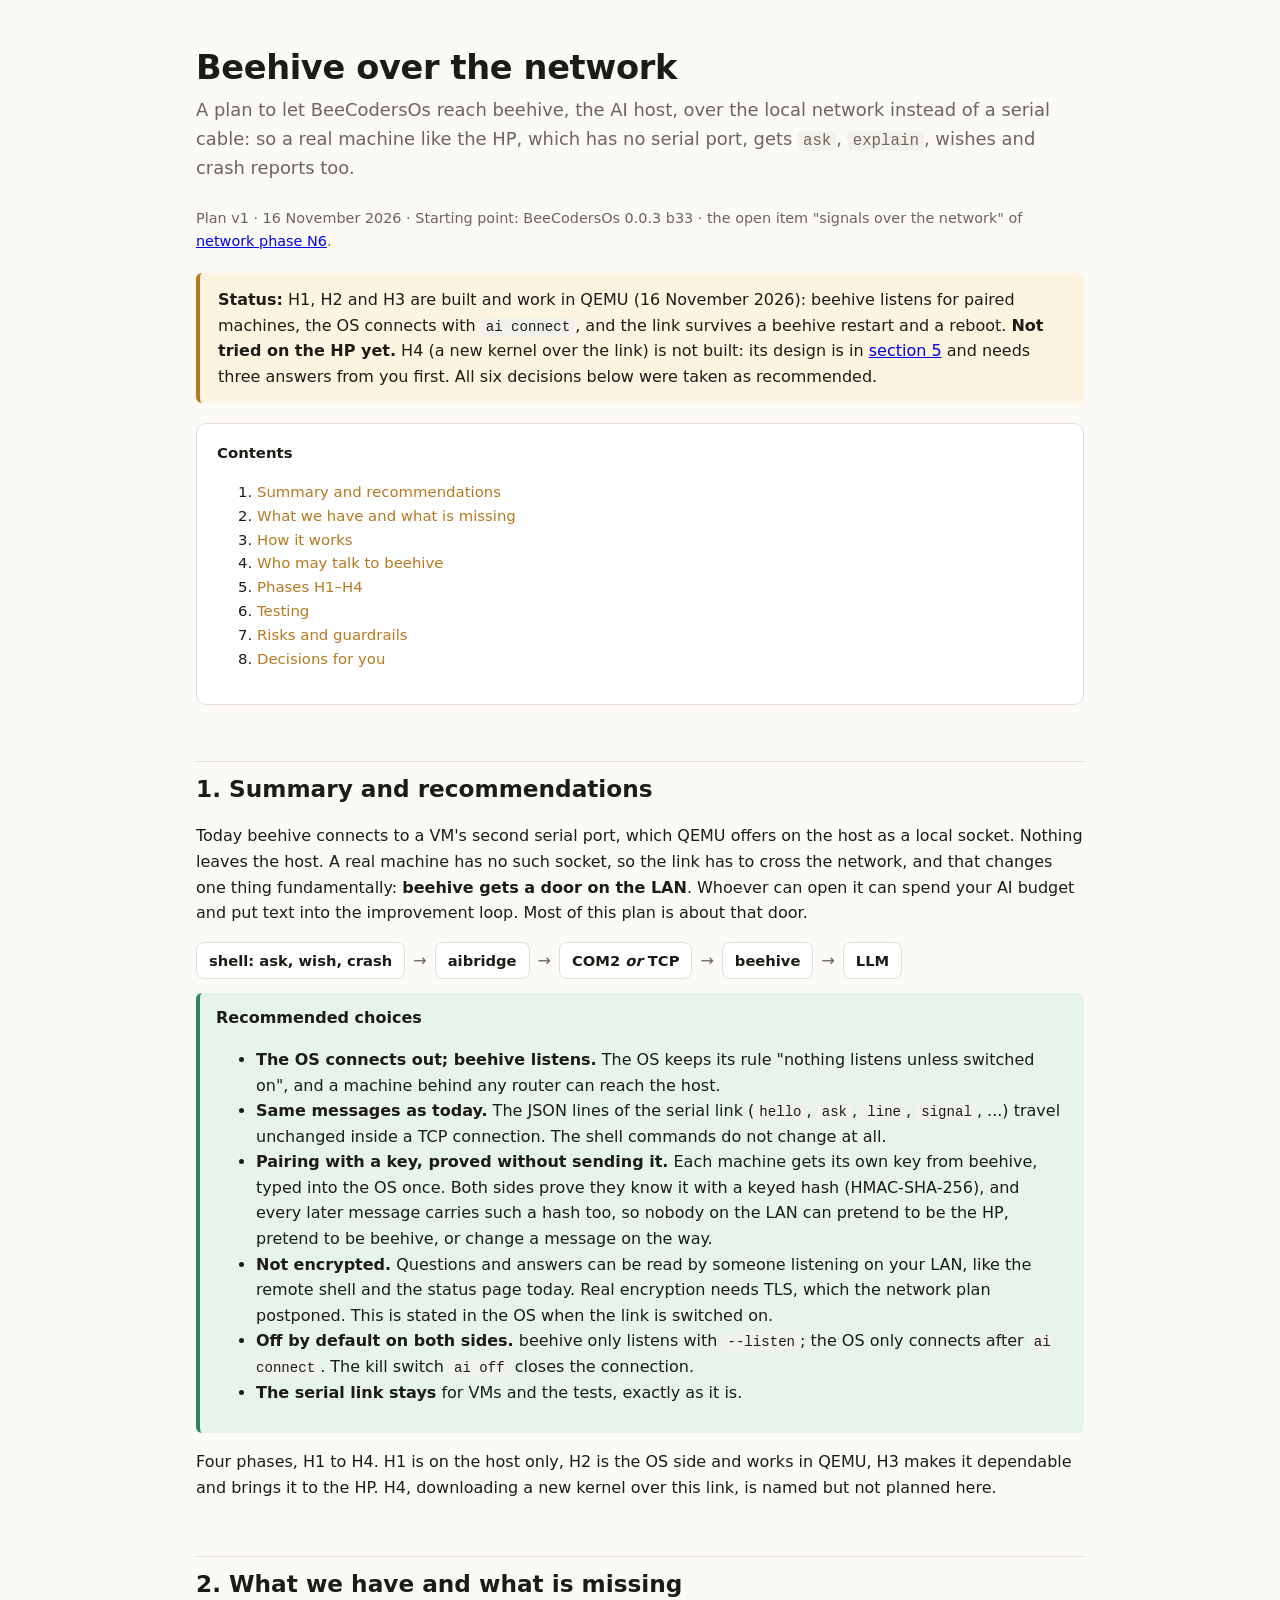
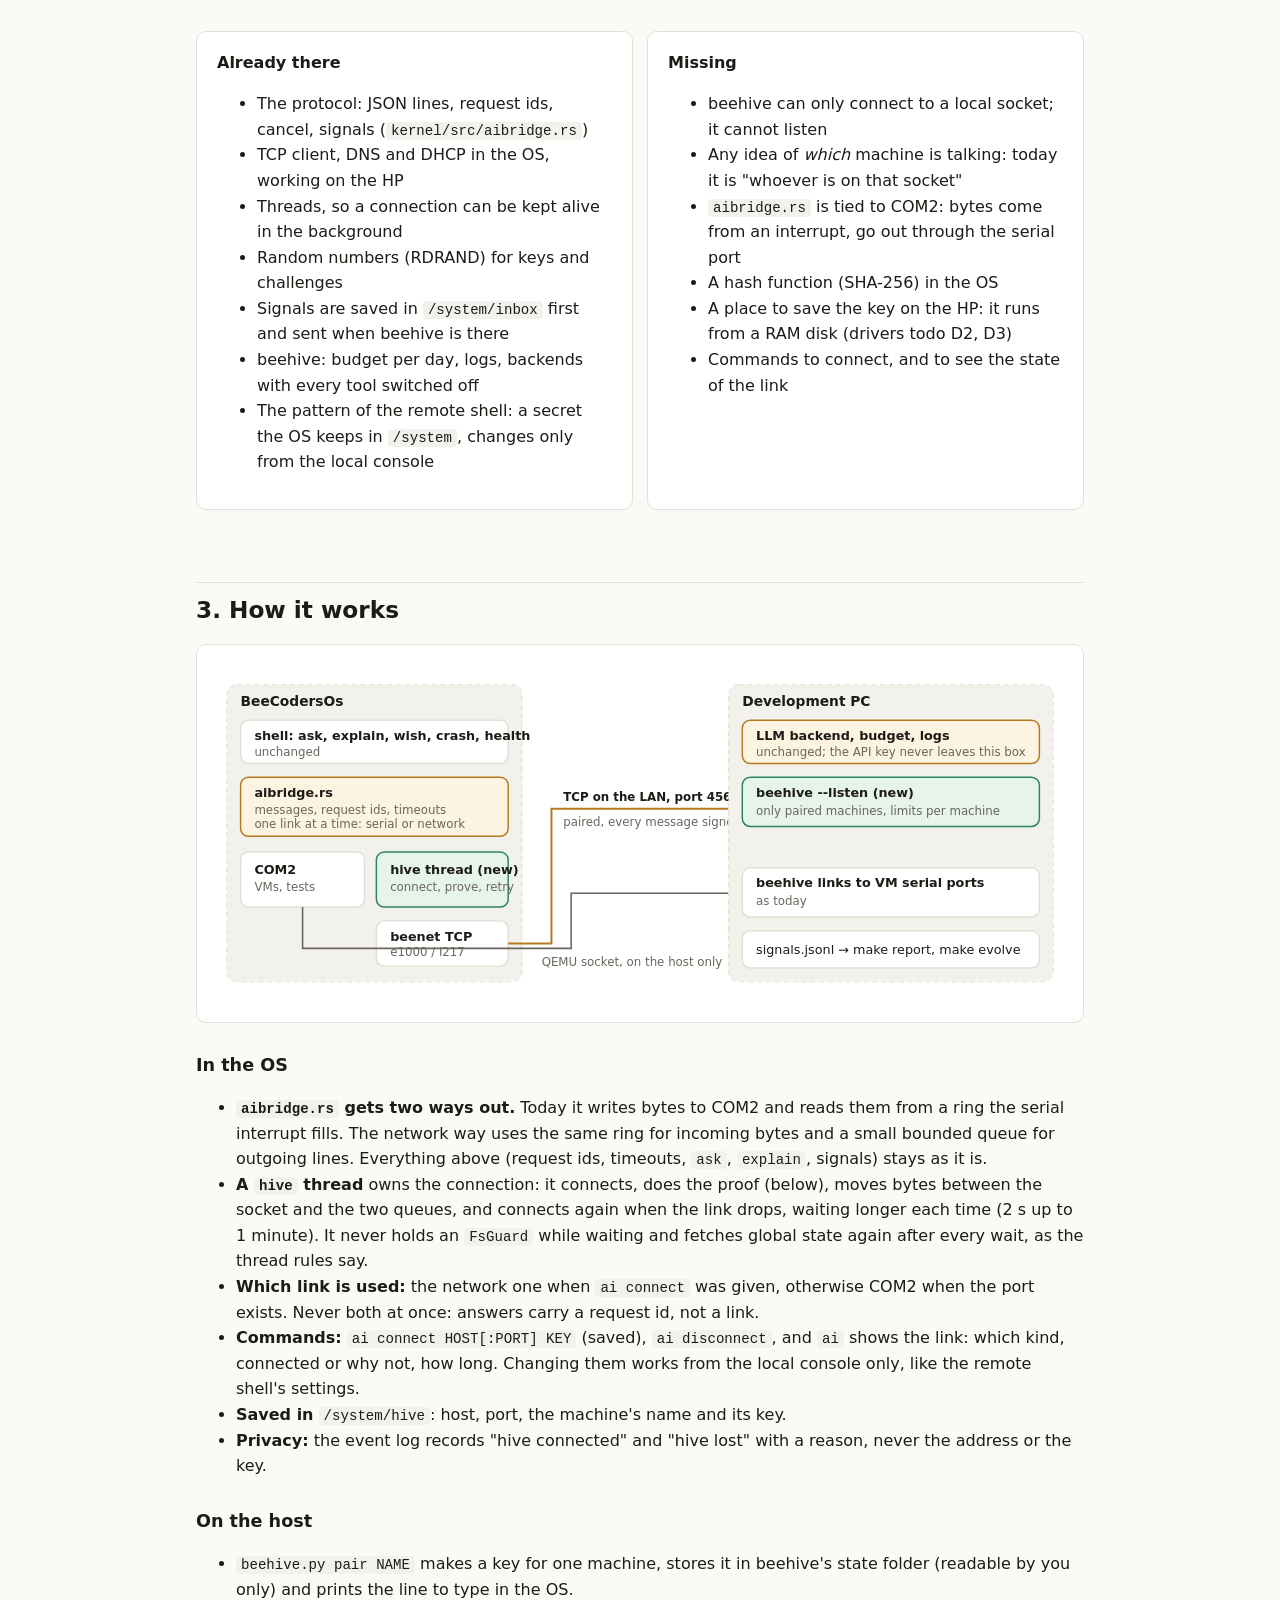
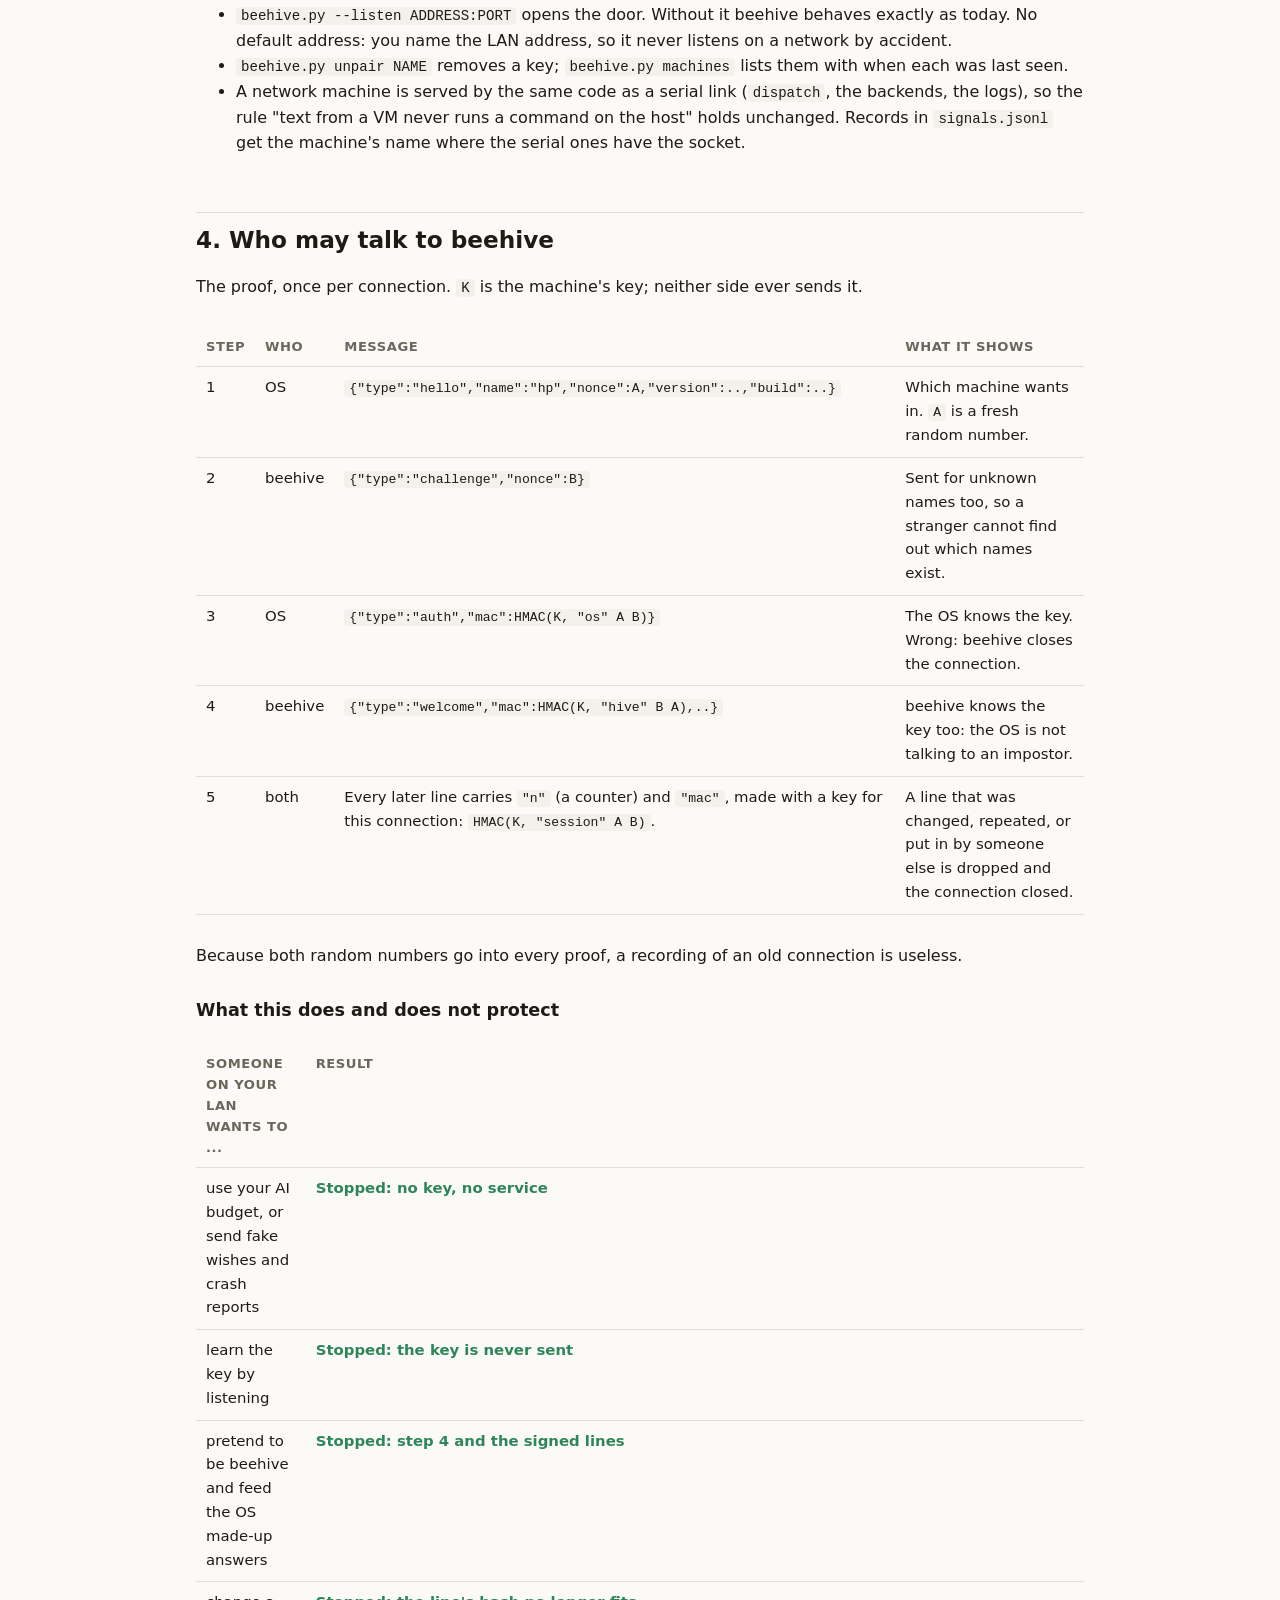
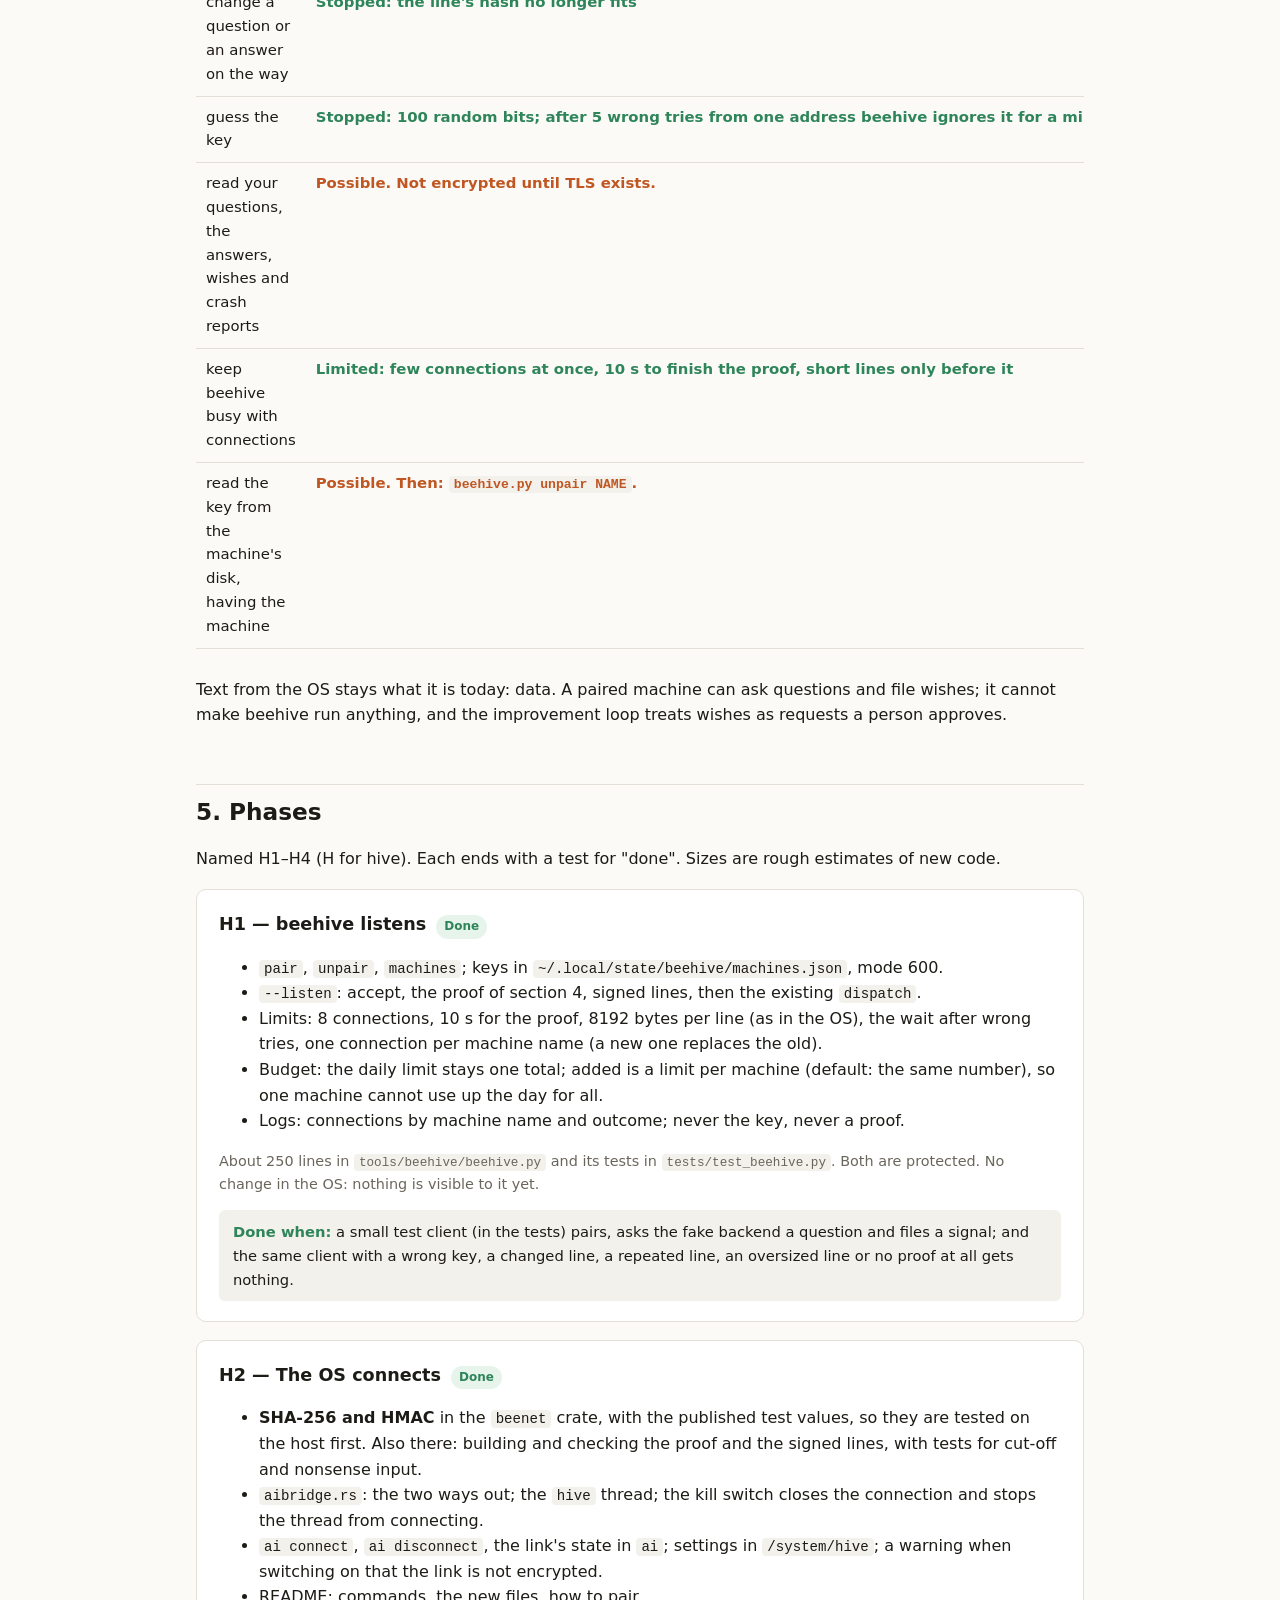
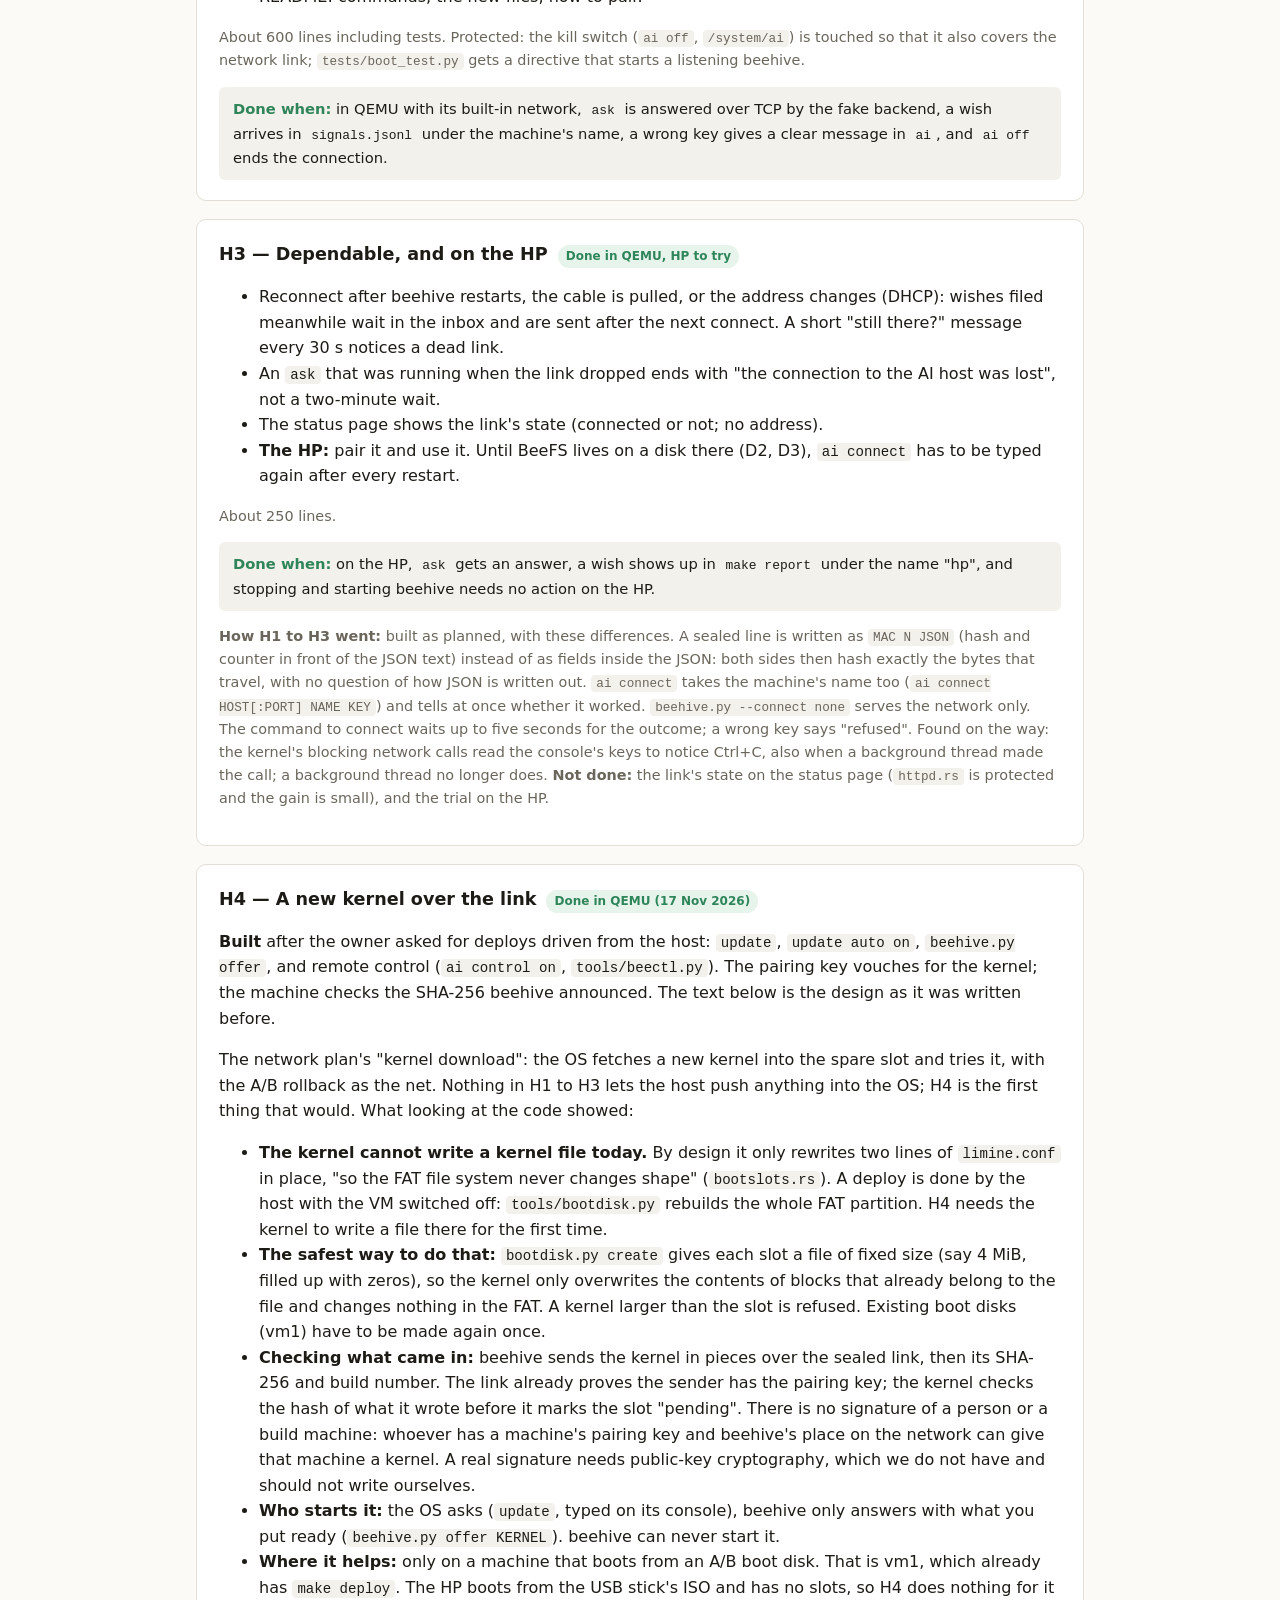
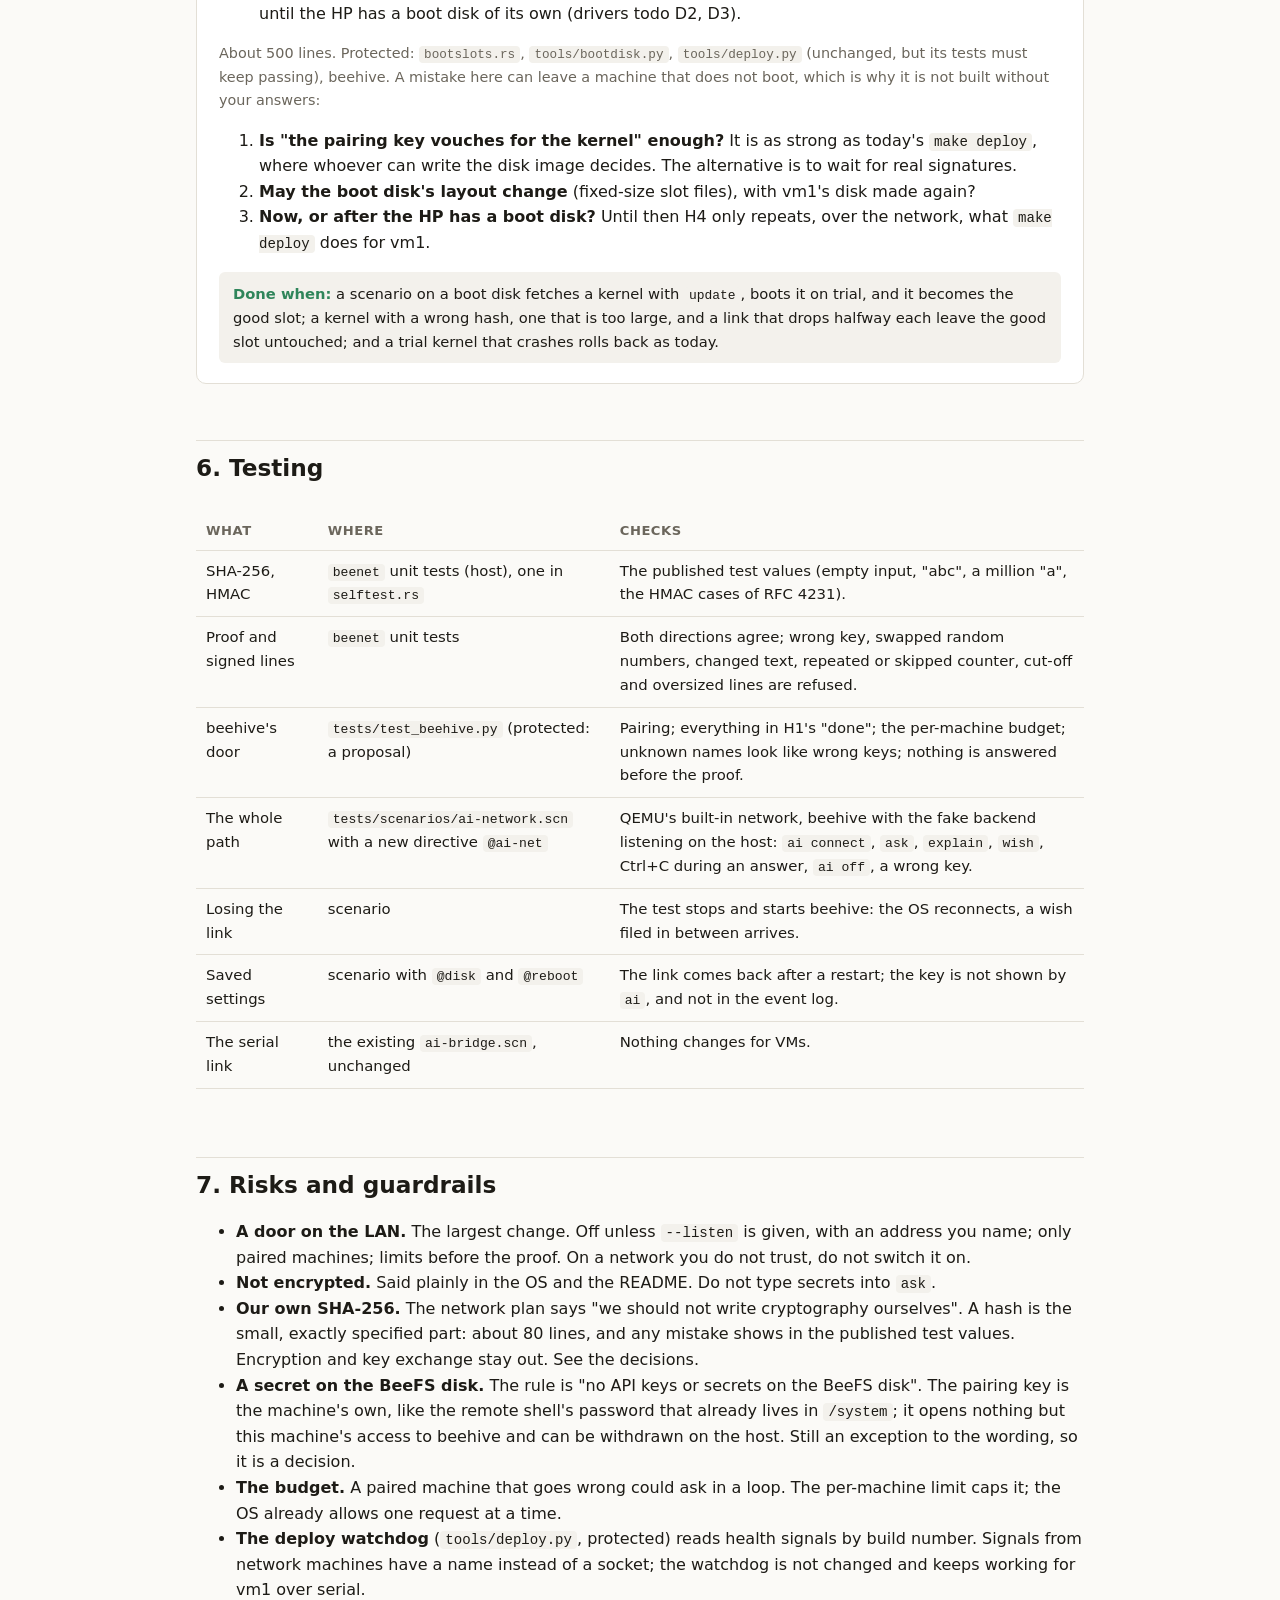
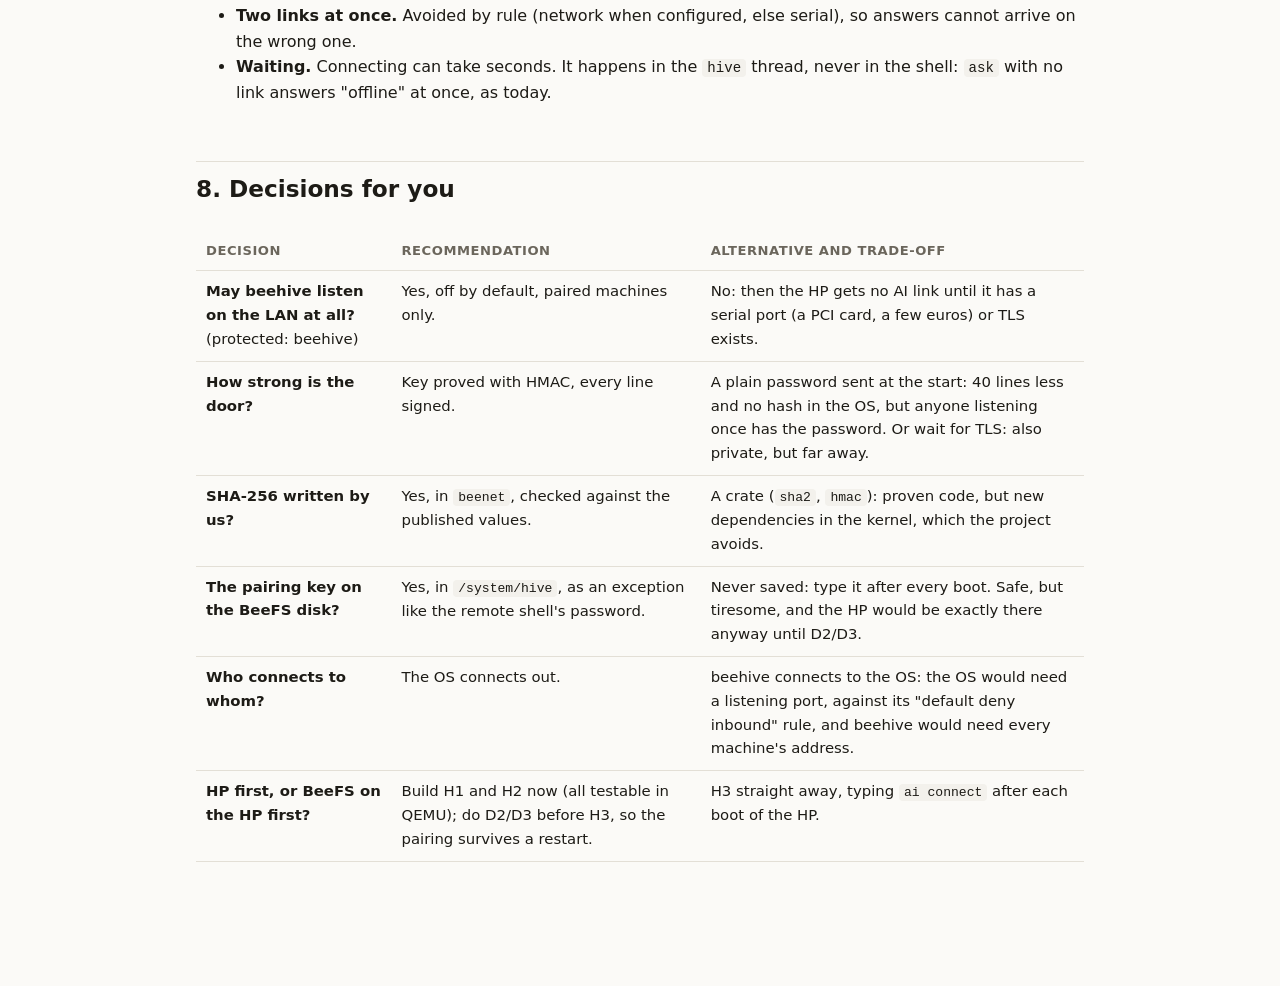
==== commit 15ba7706: "Driven from the host: kernels over the beehive link, remote control So that a new build can reach a " ====
--- a/Docs/beehive-network-plan.html
+++ b/Docs/beehive-network-plan.html
@@ -282,7 +282,8 @@
 </div>
 
 <div class="phase" id="h4">
-<h3>H4 — A new kernel over the link <span class="tag t-later">Designed, not built: three answers needed</span></h3>
+<h3>H4 — A new kernel over the link <span class="tag t-now">Done in QEMU (17 Nov 2026)</span></h3>
+<p><b>Built</b> after the owner asked for deploys driven from the host: <code>update</code>, <code>update auto on</code>, <code>beehive.py offer</code>, and remote control (<code>ai control on</code>, <code>tools/beectl.py</code>). The pairing key vouches for the kernel; the machine checks the SHA-256 beehive announced. The text below is the design as it was written before.</p>
 <p>The network plan's "kernel download": the OS fetches a new kernel into the spare slot and tries it, with the A/B rollback as the net. Nothing in H1 to H3 lets the host push anything into the OS; H4 is the first thing that would. What looking at the code showed:</p>
 <ul>
 <li><b>The kernel cannot write a kernel file today.</b> By design it only rewrites two lines of <code>limine.conf</code> in place, "so the FAT file system never changes shape" (<code>bootslots.rs</code>). A deploy is done by the host with the VM switched off: <code>tools/bootdisk.py</code> rebuilds the whole FAT partition. H4 needs the kernel to write a file there for the first time.</li>
